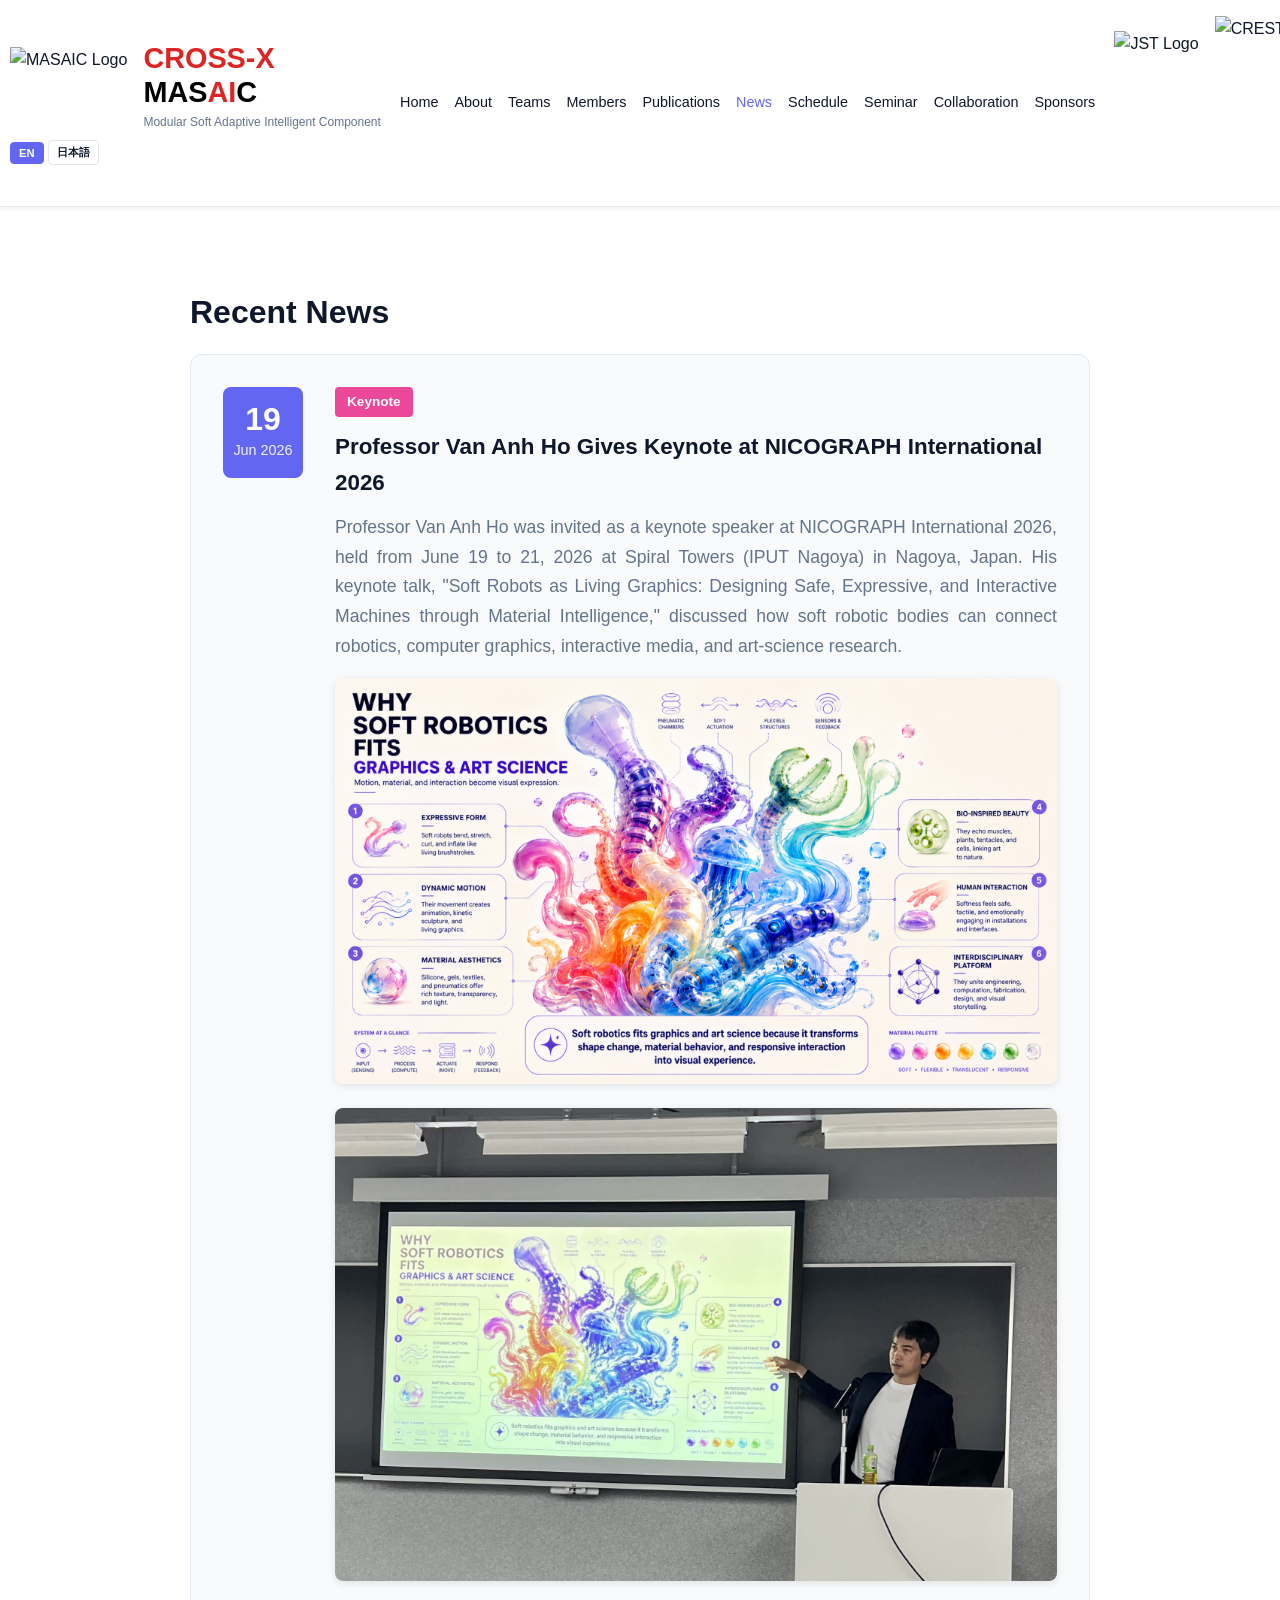
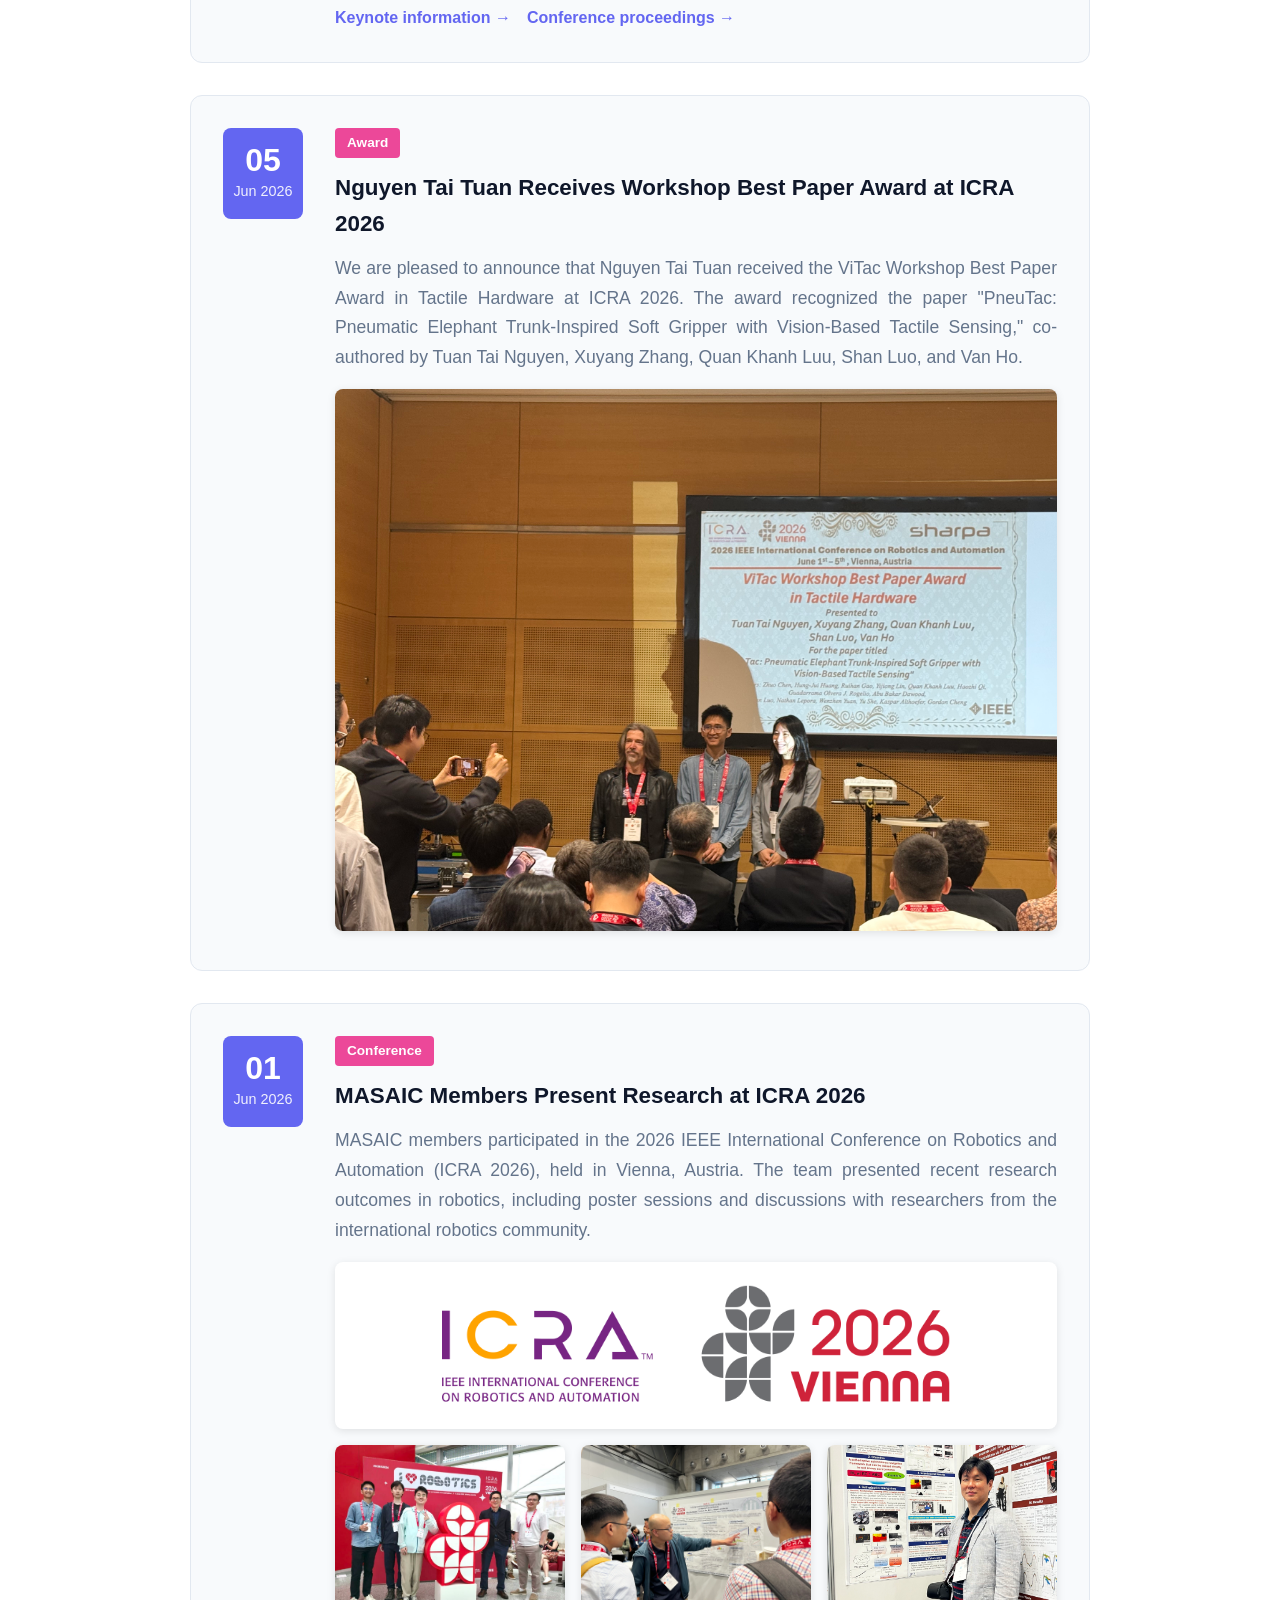
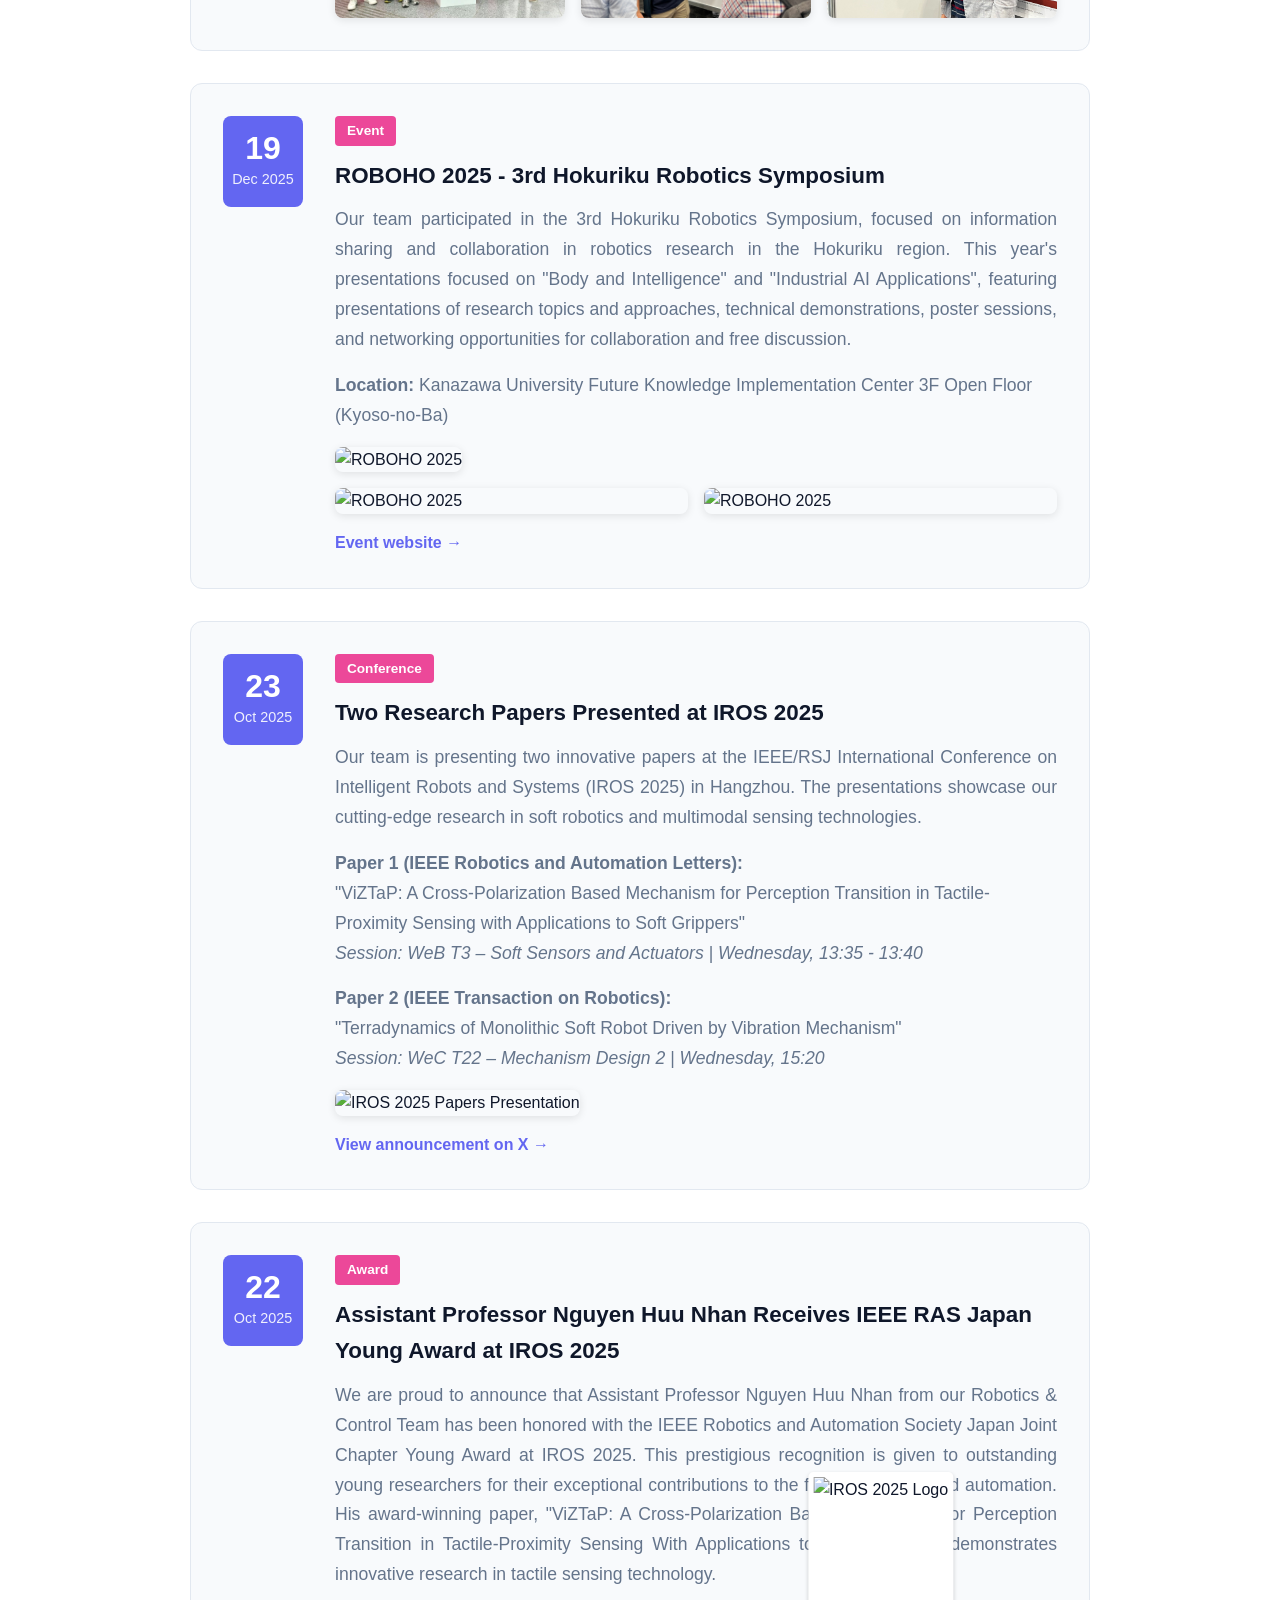
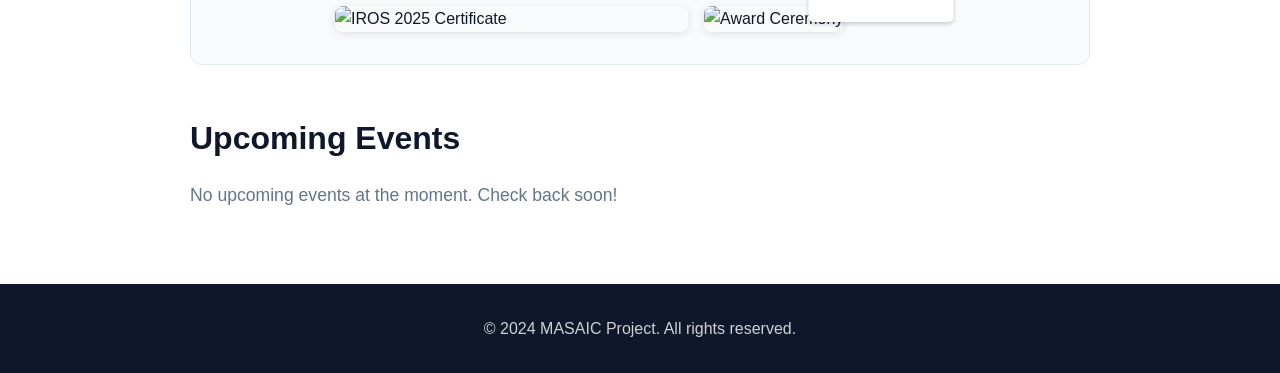
==== news.html @ 5074eca0 "Add ICRA and NICOGRAPH 2026 news" ====
<!DOCTYPE html>
<html lang="en">
<head>
    <meta charset="UTF-8">
    <meta name="viewport" content="width=device-width, initial-scale=1.0">
    <title>News - MASAIC</title>
    <link rel="stylesheet" href="styles.css">
    <script>
        // Initialize language early to prevent content flash
        (function() {
            var lang = localStorage.getItem('language') || 'en';
            document.documentElement.setAttribute('lang', lang);

            // Set initial visibility based on language
            document.addEventListener('DOMContentLoaded', function() {
                document.querySelectorAll('[data-lang-content]').forEach(function(el) {
                    var elementLang = el.getAttribute('data-lang-content');
                    if (elementLang === lang) {
                        el.style.display = '';
                    } else {
                        el.style.display = 'none';
                    }
                });

                // Set active button immediately on load
                document.querySelectorAll('.lang-btn').forEach(function(btn) {
                    var btnLang = btn.getAttribute('data-lang');
                    if (btnLang === lang) {
                        btn.classList.add('active');
                    } else {
                        btn.classList.remove('active');
                    }
                });
            });
        })();
    </script>
</head>
<body>
    <!-- Navigation -->
    <nav class="navbar">
        <div class="container">
            <div class="nav-brand">
                <a href="index.html" class="brand-logo-text" style="text-decoration: none; color: inherit; cursor: pointer;">
                    <img src="images/logo/logo.png" alt="MASAIC Logo" class="brand-logo">
                    <div class="brand-text">
                        <h1 class="brand-name">
                            <span class="cross-x">CROSS-X</span>
                            <span class="masaic-name">
                                <span class="mas">MAS</span><span class="ai-red">AI</span><span class="c-black">C</span>
                            </span>
                        </h1>
                        <p class="subtitle">Modular Soft Adaptive Intelligent Component</p>
                    </div>
                </a>
                <div class="language-switcher">
                    <button class="lang-btn" data-lang="en">EN</button>
                    <button class="lang-btn" data-lang="ja">日本語</button>
                </div>
            </div>
            <ul class="nav-menu">
                <li><a href="index.html" data-i18n="nav.home">Home</a></li>
                <li><a href="index.html#about" data-i18n="nav.about">About</a></li>
                <li><a href="index.html#teams" data-i18n="nav.teams">Teams</a></li>
                <li><a href="members.html" data-i18n="nav.members">Members</a></li>
                <li><a href="publications.html" data-i18n="nav.publications">Publications</a></li>
                <li><a href="news.html" class="active" data-i18n="nav.news">News</a></li>
                <li><a href="schedule.html" data-i18n="nav.schedule">Schedule</a></li>
                <li><a href="seminar.html" data-i18n="nav.seminar">Seminar</a></li>
                <li><a href="collaboration.html" data-i18n="nav.collaboration">Collaboration</a></li>
                <li><a href="sponsors.html" data-i18n="nav.sponsors">Sponsors</a></li>
            </ul>
            <div class="nav-right">
                <div class="sponsor-logos">
                    <img src="images/logo/JST_logo.png" alt="JST Logo" class="sponsor-logo">
                    <img src="images/logo/CREST_logo.png" alt="CREST Logo" class="sponsor-logo crest-logo">
                </div>
                <button class="mobile-menu-toggle" aria-label="Toggle menu">
                    <span></span>
                    <span></span>
                    <span></span>
                </button>
            </div>
        </div>
    </nav>

    <!-- News Content -->
    <section class="team-detail">
        <div class="container">
            <div class="team-content">

                <div data-lang-content="en">
                    <h2>Recent News</h2>
                    <div class="news-grid">
                        <div class="news-item">
                            <div class="news-date">
                                <span class="date-day">19</span>
                                <span class="date-month">Jun 2026</span>
                            </div>
                            <div class="news-content">
                                <span class="news-category">Keynote</span>
                                <h3>Professor Van Anh Ho Gives Keynote at NICOGRAPH International 2026</h3>
                                <p style="text-align: justify;">
                                    Professor Van Anh Ho was invited as a keynote speaker at NICOGRAPH International 2026, held from June 19 to 21, 2026 at Spiral Towers (IPUT Nagoya) in Nagoya, Japan.
                                    His keynote talk, "Soft Robots as Living Graphics: Designing Safe, Expressive, and Interactive Machines through Material Intelligence,"
                                    discussed how soft robotic bodies can connect robotics, computer graphics, interactive media, and art-science research.
                                </p>
                                <div style="margin-top: 1rem;">
                                    <img src="news/NICOGRAPH2026/image (7).png" alt="Soft robotics fits graphics and art science keynote illustration" style="width: 100%; height: auto; border-radius: 8px; box-shadow: 0 2px 8px rgba(0,0,0,0.1); margin-bottom: 1rem;">
                                    <img src="news/NICOGRAPH2026/IMG_2720.jpg" alt="Professor Van Anh Ho giving a keynote talk at NICOGRAPH International 2026" style="width: 100%; height: auto; border-radius: 8px; box-shadow: 0 2px 8px rgba(0,0,0,0.1);">
                                </div>
                                <div style="margin-top: 1rem; display: flex; flex-wrap: wrap; gap: 1rem;">
                                    <a href="https://www.art-science.org/nicograph/nicoint2026/#nicoint2026-keynote" class="read-more" target="_blank">Keynote information →</a>
                                    <a href="https://www.art-science.org/nicograph/nicoint2026/download_proc.html" class="read-more" target="_blank">Conference proceedings →</a>
                                </div>
                            </div>
                        </div>
                        <div class="news-item">
                            <div class="news-date">
                                <span class="date-day">05</span>
                                <span class="date-month">Jun 2026</span>
                            </div>
                            <div class="news-content">
                                <span class="news-category">Award</span>
                                <h3>Nguyen Tai Tuan Receives Workshop Best Paper Award at ICRA 2026</h3>
                                <p style="text-align: justify;">
                                    We are pleased to announce that Nguyen Tai Tuan received the ViTac Workshop Best Paper Award in Tactile Hardware at ICRA 2026.
                                    The award recognized the paper "PneuTac: Pneumatic Elephant Trunk-Inspired Soft Gripper with Vision-Based Tactile Sensing,"
                                    co-authored by Tuan Tai Nguyen, Xuyang Zhang, Quan Khanh Luu, Shan Luo, and Van Ho.
                                </p>
                                <div style="margin-top: 1rem;">
                                    <img src="news/ICRA2026/workshop_best_paper_award/IMG_1322.jpg" alt="Nguyen Tai Tuan receives the ViTac Workshop Best Paper Award at ICRA 2026" style="width: 100%; height: auto; border-radius: 8px; box-shadow: 0 2px 8px rgba(0,0,0,0.1);">
                                </div>
                            </div>
                        </div>
                        <div class="news-item">
                            <div class="news-date">
                                <span class="date-day">01</span>
                                <span class="date-month">Jun 2026</span>
                            </div>
                            <div class="news-content">
                                <span class="news-category">Conference</span>
                                <h3>MASAIC Members Present Research at ICRA 2026</h3>
                                <p style="text-align: justify;">
                                    MASAIC members participated in the 2026 IEEE International Conference on Robotics and Automation (ICRA 2026), held in Vienna, Austria.
                                    The team presented recent research outcomes in robotics, including poster sessions and discussions with researchers from the international robotics community.
                                </p>
                                <div style="margin-top: 1rem;">
                                    <div style="display: flex; justify-content: center; align-items: center; background: #fff; border-radius: 8px; box-shadow: 0 2px 8px rgba(0,0,0,0.1); padding: 1.25rem; margin-bottom: 1rem;">
                                        <img src="news/ICRA2026/Attendences/ICRA-VIE26-logo.webp" alt="ICRA 2026 Vienna logo" style="width: min(100%, 520px); height: auto;">
                                    </div>
                                    <div style="display: grid; grid-template-columns: repeat(auto-fit, minmax(220px, 1fr)); gap: 1rem;">
                                        <img src="news/ICRA2026/Attendences/444b3d94-75e7-446e-9963-514c092b8aa9.jpg" alt="MASAIC members at ICRA 2026" style="width: 100%; aspect-ratio: 4 / 3; object-fit: cover; border-radius: 8px; box-shadow: 0 2px 8px rgba(0,0,0,0.1);">
                                        <img src="news/ICRA2026/Attendences/IMG_1311.jpg" alt="Poster presentation at ICRA 2026" style="width: 100%; aspect-ratio: 4 / 3; object-fit: cover; border-radius: 8px; box-shadow: 0 2px 8px rgba(0,0,0,0.1);">
                                        <img src="news/ICRA2026/Attendences/IMG_1324.jpg" alt="Research presentation at ICRA 2026" style="width: 100%; aspect-ratio: 4 / 3; object-fit: cover; border-radius: 8px; box-shadow: 0 2px 8px rgba(0,0,0,0.1);">
                                    </div>
                                </div>
                            </div>
                        </div>
                        <div class="news-item">
                            <div class="news-date">
                                <span class="date-day">19</span>
                                <span class="date-month">Dec 2025</span>
                            </div>
                            <div class="news-content">
                                <span class="news-category">Event</span>
                                <h3>ROBOHO 2025 - 3rd Hokuriku Robotics Symposium</h3>
                                <p style="text-align: justify;">
                                    Our team participated in the 3rd Hokuriku Robotics Symposium, focused on information sharing and collaboration
                                    in robotics research in the Hokuriku region. This year's presentations focused on
                                    "Body and Intelligence" and "Industrial AI Applications", featuring presentations of
                                    research topics and approaches, technical demonstrations, poster sessions, and networking
                                    opportunities for collaboration and free discussion.
                                </p>
                                <p style="margin-top: 1rem;"><strong>Location:</strong> Kanazawa University Future Knowledge Implementation Center 3F Open Floor (Kyoso-no-Ba)</p>
                                <div style="margin-top: 1rem;">
                                    <img src="news/ROBOHO_2025/PXL_20251219_072335274.jpg" alt="ROBOHO 2025" style="width: 100%; height: auto; border-radius: 8px; box-shadow: 0 2px 8px rgba(0,0,0,0.1); margin-bottom: 1rem;">
                                    <div style="display: grid; grid-template-columns: 1fr 1fr; gap: 1rem;">
                                        <img src="news/ROBOHO_2025/2025-12-19_16-18-02_755.jpg" alt="ROBOHO 2025" style="width: 100%; height: auto; border-radius: 8px; box-shadow: 0 2px 8px rgba(0,0,0,0.1);">
                                        <img src="news/ROBOHO_2025/2025-12-19_16-20-01_270.jpg" alt="ROBOHO 2025" style="width: 100%; height: auto; border-radius: 8px; box-shadow: 0 2px 8px rgba(0,0,0,0.1);">
                                    </div>
                                </div>
                                <a href="https://sites.google.com/view/roboho2025/home" class="read-more" target="_blank" style="margin-top: 1rem; display: inline-block;">Event website →</a>
                            </div>
                        </div>
                        <div class="news-item">
                            <div class="news-date">
                                <span class="date-day">23</span>
                                <span class="date-month">Oct 2025</span>
                            </div>
                            <div class="news-content">
                                <span class="news-category">Conference</span>
                                <h3>Two Research Papers Presented at IROS 2025</h3>
                                <p style="text-align: justify;">
                                    Our team is presenting two innovative papers at the IEEE/RSJ International Conference on Intelligent Robots and Systems (IROS 2025) in Hangzhou. The presentations showcase our cutting-edge research in soft robotics and multimodal sensing technologies.
                                </p>
                                <p style="margin-top: 1rem;"><strong>Paper 1 (IEEE Robotics and Automation Letters):</strong><br>
                                "ViZTaP: A Cross-Polarization Based Mechanism for Perception Transition in Tactile-Proximity Sensing with Applications to Soft Grippers"<br>
                                <em>Session: WeB T3 – Soft Sensors and Actuators | Wednesday, 13:35 - 13:40</em>
                                </p>
                                <p style="margin-top: 0.5rem;"><strong>Paper 2 (IEEE Transaction on Robotics):</strong><br>
                                "Terradynamics of Monolithic Soft Robot Driven by Vibration Mechanism"<br>
                                <em>Session: WeC T22 – Mechanism Design 2 | Wednesday, 15:20</em>
                                </p>
                                <div style="margin-top: 1rem;">
                                    <img src="news/IROS-2025/iros2025-papers.jpg" alt="IROS 2025 Papers Presentation" style="width: 100%; height: auto; border-radius: 8px; box-shadow: 0 2px 8px rgba(0,0,0,0.1);">
                                </div>
                                <a href="https://x.com/lab_ho/status/1980090941240410119" class="read-more" target="_blank" style="margin-top: 1rem; display: inline-block;">View announcement on X →</a>
                            </div>
                        </div>
                        <div class="news-item">
                            <div class="news-date">
                                <span class="date-day">22</span>
                                <span class="date-month">Oct 2025</span>
                            </div>
                            <div class="news-content">
                                <span class="news-category">Award</span>
                                <h3>Assistant Professor Nguyen Huu Nhan Receives IEEE RAS Japan Young Award at IROS 2025</h3>
                                <p style="text-align: justify;">
                                    We are proud to announce that Assistant Professor Nguyen Huu Nhan from our Robotics & Control Team
                                    has been honored with the IEEE Robotics and Automation Society Japan Joint Chapter Young Award at
                                    IROS 2025. This prestigious recognition is given to outstanding young researchers for their exceptional
                                    contributions to the field of robotics and automation. His award-winning paper, "ViZTaP: A Cross-Polarization
                                    Based Mechanism for Perception Transition in Tactile-Proximity Sensing With Applications to Soft Grippers,"
                                    demonstrates innovative research in tactile sensing technology.
                                </p>
                                <div style="display: grid; grid-template-columns: repeat(auto-fit, minmax(300px, 1fr)); gap: 1rem; margin-top: 1rem;">
                                    <img src="news/IROS-2025/certificate.jpg" alt="IROS 2025 Certificate" style="width: 100%; height: auto; border-radius: 8px; box-shadow: 0 2px 8px rgba(0,0,0,0.1);">
                                    <div style="position: relative;">
                                        <img src="news/IROS-2025/567705912_24936555396010547_6746157421409857004_n.jpg" alt="Award Ceremony" style="width: 100%; height: auto; border-radius: 8px; box-shadow: 0 2px 8px rgba(0,0,0,0.1);">
                                        <img src="news/IROS-2025/logomini.png" alt="IROS 2025 Logo" style="position: absolute; bottom: 10px; left: 50%; transform: translateX(-50%); height: 150px; width: auto; background: white; padding: 5px; border-radius: 5px; box-shadow: 0 2px 4px rgba(0,0,0,0.2);">
                                    </div>
                                </div>
                            </div>
                        </div>
                    </div>

                    <h2 style="margin-top: 3rem;">Upcoming Events</h2>
                    <div class="news-grid">
                        <p>No upcoming events at the moment. Check back soon!</p>
                    </div>
                </div>

                <div data-lang-content="ja" style="display: none;">
                    <h2>最新ニュース</h2>
                    <div class="news-grid">
                        <div class="news-item">
                            <div class="news-date">
                                <span class="date-day">19</span>
                                <span class="date-month">6月 2026</span>
                            </div>
                            <div class="news-content">
                                <span class="news-category">基調講演</span>
                                <h3>Van Anh Ho教授がNICOGRAPH International 2026で基調講演</h3>
                                <p style="text-align: justify;">
                                    Van Anh Ho教授は、2026年6月19日から21日に名古屋のスパイラルタワーズ（IPUT名古屋）で開催されたNICOGRAPH International 2026において、基調講演者として招待されました。
                                    講演題目は「Soft Robots as Living Graphics: Designing Safe, Expressive, and Interactive Machines through Material Intelligence」で、
                                    ソフトロボットがロボティクス、コンピュータグラフィックス、インタラクティブメディア、アートサイエンス研究をどのようにつなぐかについて紹介しました。
                                </p>
                                <div style="margin-top: 1rem;">
                                    <img src="news/NICOGRAPH2026/image (7).png" alt="Soft robotics fits graphics and art science keynote illustration" style="width: 100%; height: auto; border-radius: 8px; box-shadow: 0 2px 8px rgba(0,0,0,0.1); margin-bottom: 1rem;">
                                    <img src="news/NICOGRAPH2026/IMG_2720.jpg" alt="Professor Van Anh Ho giving a keynote talk at NICOGRAPH International 2026" style="width: 100%; height: auto; border-radius: 8px; box-shadow: 0 2px 8px rgba(0,0,0,0.1);">
                                </div>
                                <div style="margin-top: 1rem; display: flex; flex-wrap: wrap; gap: 1rem;">
                                    <a href="https://www.art-science.org/nicograph/nicoint2026/#nicoint2026-keynote" class="read-more" target="_blank">基調講演情報 →</a>
                                    <a href="https://www.art-science.org/nicograph/nicoint2026/download_proc.html" class="read-more" target="_blank">会議プロシーディング →</a>
                                </div>
                            </div>
                        </div>
                        <div class="news-item">
                            <div class="news-date">
                                <span class="date-day">05</span>
                                <span class="date-month">6月 2026</span>
                            </div>
                            <div class="news-content">
                                <span class="news-category">受賞</span>
                                <h3>Nguyen Tai TuanがICRA 2026ワークショップ最優秀論文賞を受賞</h3>
                                <p style="text-align: justify;">
                                    Nguyen Tai Tuanが、ICRA 2026においてViTac Workshop Best Paper Award in Tactile Hardwareを受賞しました。
                                    受賞対象となった論文は「PneuTac: Pneumatic Elephant Trunk-Inspired Soft Gripper with Vision-Based Tactile Sensing」で、
                                    Tuan Tai Nguyen、Xuyang Zhang、Quan Khanh Luu、Shan Luo、Van Hoによる共同研究です。
                                </p>
                                <div style="margin-top: 1rem;">
                                    <img src="news/ICRA2026/workshop_best_paper_award/IMG_1322.jpg" alt="Nguyen Tai Tuan receives the ViTac Workshop Best Paper Award at ICRA 2026" style="width: 100%; height: auto; border-radius: 8px; box-shadow: 0 2px 8px rgba(0,0,0,0.1);">
                                </div>
                            </div>
                        </div>
                        <div class="news-item">
                            <div class="news-date">
                                <span class="date-day">01</span>
                                <span class="date-month">6月 2026</span>
                            </div>
                            <div class="news-content">
                                <span class="news-category">学会発表</span>
                                <h3>MASAICメンバーがICRA 2026で研究発表</h3>
                                <p style="text-align: justify;">
                                    MASAICのメンバーは、オーストリア・ウィーンで開催された2026 IEEE International Conference on Robotics and Automation（ICRA 2026）に参加しました。
                                    本チームは、ロボティクス分野における最新の研究成果を発表し、国際的な研究コミュニティとの活発な議論を行いました。
                                </p>
                                <div style="margin-top: 1rem;">
                                    <div style="display: flex; justify-content: center; align-items: center; background: #fff; border-radius: 8px; box-shadow: 0 2px 8px rgba(0,0,0,0.1); padding: 1.25rem; margin-bottom: 1rem;">
                                        <img src="news/ICRA2026/Attendences/ICRA-VIE26-logo.webp" alt="ICRA 2026 Vienna logo" style="width: min(100%, 520px); height: auto;">
                                    </div>
                                    <div style="display: grid; grid-template-columns: repeat(auto-fit, minmax(220px, 1fr)); gap: 1rem;">
                                        <img src="news/ICRA2026/Attendences/444b3d94-75e7-446e-9963-514c092b8aa9.jpg" alt="MASAIC members at ICRA 2026" style="width: 100%; aspect-ratio: 4 / 3; object-fit: cover; border-radius: 8px; box-shadow: 0 2px 8px rgba(0,0,0,0.1);">
                                        <img src="news/ICRA2026/Attendences/IMG_1311.jpg" alt="Poster presentation at ICRA 2026" style="width: 100%; aspect-ratio: 4 / 3; object-fit: cover; border-radius: 8px; box-shadow: 0 2px 8px rgba(0,0,0,0.1);">
                                        <img src="news/ICRA2026/Attendences/IMG_1324.jpg" alt="Research presentation at ICRA 2026" style="width: 100%; aspect-ratio: 4 / 3; object-fit: cover; border-radius: 8px; box-shadow: 0 2px 8px rgba(0,0,0,0.1);">
                                    </div>
                                </div>
                            </div>
                        </div>
                        <div class="news-item">
                            <div class="news-date">
                                <span class="date-day">19</span>
                                <span class="date-month">12月 2025</span>
                            </div>
                            <div class="news-content">
                                <span class="news-category">イベント</span>
                                <h3>ROBOHO 2025 - 第3回北陸ロボシンポジウム</h3>
                                <p style="text-align: justify;">
                                    本チームは、北陸地域のロボティクス研究の情報共有とコラボレーションに焦点を当てた第3回北陸ロボシンポジウムに参加しました。
                                    今回は「身体と知能のかかわり」、「産業へのAI応用事例」を中心とした発表が行われ、
                                    各研究拠点で取り組む研究課題とアプローチ群の紹介、技術デモンストレーション、ポスターセッション、懇親会などが実施されました。
                                </p>
                                <p style="margin-top: 1rem;"><strong>開催場所:</strong> 金沢大学 未来知実証センター3F オープンフロア（共創の場）</p>
                                <div style="margin-top: 1rem;">
                                    <img src="news/ROBOHO_2025/PXL_20251219_072335274.jpg" alt="ROBOHO 2025" style="width: 100%; height: auto; border-radius: 8px; box-shadow: 0 2px 8px rgba(0,0,0,0.1); margin-bottom: 1rem;">
                                    <div style="display: grid; grid-template-columns: 1fr 1fr; gap: 1rem;">
                                        <img src="news/ROBOHO_2025/2025-12-19_16-18-02_755.jpg" alt="ROBOHO 2025" style="width: 100%; height: auto; border-radius: 8px; box-shadow: 0 2px 8px rgba(0,0,0,0.1);">
                                        <img src="news/ROBOHO_2025/2025-12-19_16-20-01_270.jpg" alt="ROBOHO 2025" style="width: 100%; height: auto; border-radius: 8px; box-shadow: 0 2px 8px rgba(0,0,0,0.1);">
                                    </div>
                                </div>
                                <a href="https://sites.google.com/view/roboho2025/home" class="read-more" target="_blank" style="margin-top: 1rem; display: inline-block;">イベントウェブサイト →</a>
                            </div>
                        </div>
                        <div class="news-item">
                            <div class="news-date">
                                <span class="date-day">23</span>
                                <span class="date-month">10月 2025</span>
                            </div>
                            <div class="news-content">
                                <span class="news-category">学会発表</span>
                                <h3>IROS 2025で2件の研究論文を発表</h3>
                                <p style="text-align: justify;">
                                    本チームは、杭州で開催されるIEEE/RSJ International Conference on Intelligent Robots and Systems (IROS 2025)において、2件の革新的な論文を発表します。これらの発表は、ソフトロボティクスとマルチモーダルセンシング技術における最先端の研究成果を紹介するものです。
                                </p>
                                <p style="margin-top: 1rem;"><strong>論文1 (IEEE Robotics and Automation Letters):</strong><br>
                                「ViZTaP: A Cross-Polarization Based Mechanism for Perception Transition in Tactile-Proximity Sensing with Applications to Soft Grippers」<br>
                                <em>セッション: WeB T3 – Soft Sensors and Actuators | 水曜日 13:35 - 13:40</em>
                                </p>
                                <p style="margin-top: 0.5rem;"><strong>論文2 (IEEE Transaction on Robotics):</strong><br>
                                「Terradynamics of Monolithic Soft Robot Driven by Vibration Mechanism」<br>
                                <em>セッション: WeC T22 – Mechanism Design 2 | 水曜日 15:20</em>
                                </p>
                                <div style="margin-top: 1rem;">
                                    <img src="news/IROS-2025/iros2025-papers.jpg" alt="IROS 2025 Papers Presentation" style="width: 100%; height: auto; border-radius: 8px; box-shadow: 0 2px 8px rgba(0,0,0,0.1);">
                                </div>
                                <a href="https://x.com/lab_ho/status/1980090941240410119" class="read-more" target="_blank" style="margin-top: 1rem; display: inline-block;">Xでの発表を見る →</a>
                            </div>
                        </div>
                        <div class="news-item">
                            <div class="news-date">
                                <span class="date-day">22</span>
                                <span class="date-month">10月 2025</span>
                            </div>
                            <div class="news-content">
                                <span class="news-category">受賞</span>
                                <h3>Nguyen Huu Nhan助教がIROS 2025でIEEE RAS Japan若手研究者賞を受賞</h3>
                                <p style="text-align: justify;">
                                    ロボティクス・制御チームのNguyen Huu Nhan助教が、IROS 2025においてIEEE Robotics and Automation Society
                                    Japan Joint Chapter Young Awardを受賞しました。この栄誉ある賞は、ロボティクスおよび自動化分野における
                                    優れた若手研究者に贈られるものです。受賞論文「ViZTaP: A Cross-Polarization Based Mechanism for
                                    Perception Transition in Tactile-Proximity Sensing With Applications to Soft Grippers」は、
                                    触覚センシング技術における革新的な研究成果を示しています。
                                </p>
                                <div style="display: grid; grid-template-columns: repeat(auto-fit, minmax(300px, 1fr)); gap: 1rem; margin-top: 1rem;">
                                    <img src="news/IROS-2025/certificate.jpg" alt="IROS 2025 Certificate" style="width: 100%; height: auto; border-radius: 8px; box-shadow: 0 2px 8px rgba(0,0,0,0.1);">
                                    <div style="position: relative;">
                                        <img src="news/IROS-2025/567705912_24936555396010547_6746157421409857004_n.jpg" alt="Award Ceremony" style="width: 100%; height: auto; border-radius: 8px; box-shadow: 0 2px 8px rgba(0,0,0,0.1);">
                                        <img src="news/IROS-2025/logomini.png" alt="IROS 2025 Logo" style="position: absolute; bottom: 10px; left: 50%; transform: translateX(-50%); height: 150px; width: auto; background: white; padding: 5px; border-radius: 5px; box-shadow: 0 2px 4px rgba(0,0,0,0.2);">
                                    </div>
                                </div>
                            </div>
                        </div>
                    </div>

                    <h2 style="margin-top: 3rem;">今後のイベント</h2>
                    <div class="news-grid">
                        <p>現在、予定されているイベントはありません。後ほどご確認ください！</p>
                    </div>
                </div>

            </div>
        </div>
    </section>

    <!-- Footer -->
    <footer class="footer">
        <div class="container">
            <p>&copy; 2024 MASAIC Project. All rights reserved.</p>
        </div>
    </footer>

    <script src="i18n.js"></script>
    <script src="script.js"></script>
</body>
</html>
---- styles.css ----
/* ========================================
   MASAIC Project - Main Stylesheet
   TODO: Có thể thay đổi màu sắc chính ở phần CSS Variables
   ======================================== */

/* CSS Variables - Thay đổi màu sắc chủ đạo ở đây */
:root {
    --primary-color: #6366f1;      /* Indigo - AI/Tech */
    --secondary-color: #8b5cf6;    /* Purple - Innovation */
    --accent-color: #ec4899;       /* Pink - Dynamic */
    --tertiary-color: #06b6d4;     /* Cyan - Future */
    --text-dark: #0f172a;          /* Màu chữ đen */
    --text-light: #64748b;         /* Màu chữ xám */
    --bg-light: #f8fafc;           /* Nền sáng */
    --white: #ffffff;
    --border-color: #e2e8f0;

    /* Gradients */
    --gradient-primary: linear-gradient(135deg, #6366f1 0%, #8b5cf6 50%, #ec4899 100%);
    --gradient-secondary: linear-gradient(135deg, #06b6d4 0%, #6366f1 100%);
    --gradient-accent: linear-gradient(135deg, #ec4899 0%, #f59e0b 100%);
    --gradient-subtle: linear-gradient(135deg, #f8fafc 0%, #e0e7ff 100%);
}

* {
    margin: 0;
    padding: 0;
    box-sizing: border-box;
}

body {
    font-family: -apple-system, BlinkMacSystemFont, 'Segoe UI', Roboto, 'Helvetica Neue', Arial, sans-serif;
    line-height: 1.6;
    color: var(--text-dark);
    background-color: var(--white);
}

.container {
    max-width: 1200px;
    margin: 0 auto;
    padding: 0 20px;
}

/* ========================================
   Navigation Bar
   ======================================== */
.navbar {
    background-color: var(--white);
    border-bottom: 1px solid var(--border-color);
    position: sticky;
    top: 0;
    z-index: 100;
    box-shadow: 0 2px 4px rgba(0,0,0,0.05);
}

.navbar .container {
    display: flex;
    justify-content: space-between;
    align-items: center;
    padding: 1rem 20px;
    flex-wrap: nowrap;
    gap: 0.5rem;
}

.nav-brand {
    flex-shrink: 0;
    display: flex;
    flex-direction: column;
    align-items: flex-start;
    gap: 0.5rem;
    margin-left: -80px;
}

.brand-with-sponsors {
    display: flex;
    align-items: center;
    justify-content: space-between;
    gap: 2rem;
    width: 100%;
}

.brand-logo-text {
    display: flex;
    align-items: center;
    gap: 1rem;
}

.brand-logo {
    height: 80px;
    width: auto;
    object-fit: contain;
}

.brand-text {
    display: flex;
    flex-direction: column;
}

.nav-brand h1 {
    font-size: 1.6rem;
    margin-bottom: 0.2rem;
}

.brand-name {
    display: flex;
    flex-direction: column;
    line-height: 1.2;
}

.cross-x {
    color: #dc2626;
    font-weight: 700;
    font-size: 1.8rem;
}

.masaic-name {
    font-size: 1.8rem;
}

.mas {
    color: #000000;
    font-weight: 700;
}

.ai-red {
    color: #dc2626;
    font-weight: 700;
}

.c-black {
    color: #000000;
    font-weight: 700;
}

.nav-brand .subtitle {
    font-size: 0.75rem;
    color: var(--text-light);
    margin: 0;
}

.nav-menu {
    display: flex;
    list-style: none;
    gap: 1rem;
    flex-wrap: nowrap;
    align-items: center;
}

.nav-menu li {
    flex-shrink: 0;
}

.nav-menu li a {
    white-space: nowrap;
    font-size: 0.9rem;
    display: block;
}

.nav-menu a {
    text-decoration: none;
    color: var(--text-dark);
    font-weight: 500;
    transition: color 0.3s;
}

.nav-menu a:hover,
.nav-menu a.active {
    color: var(--primary-color);
}

/* Nav Right Section */
.nav-right {
    display: flex;
    align-items: center;
    gap: 1rem;
    flex-shrink: 0;
    flex-wrap: wrap;
}

/* Sponsor Logos */
.sponsor-logos {
    display: flex;
    align-items: center;
    gap: 1rem;
    flex-shrink: 0;
}

.sponsor-logo {
    height: 55px;
    width: auto;
    object-fit: contain;
}

.crest-logo {
    height: 150px;
}

/* Mobile Menu Toggle (hidden by default) */
.mobile-menu-toggle {
    display: none;
    background: none;
    border: none;
    cursor: pointer;
    padding: 0.5rem;
    flex-direction: column;
    gap: 4px;
}

.mobile-menu-toggle span {
    display: block;
    width: 25px;
    height: 3px;
    background-color: var(--text-dark);
    transition: 0.3s;
}

/* Language Switcher */
.language-switcher {
    display: flex;
    gap: 0.3rem;
    align-items: center;
    flex-shrink: 0;
}

.lang-btn {
    padding: 0.25rem 0.5rem;
    border: 1px solid var(--border-color);
    background-color: var(--white);
    color: var(--text-dark);
    border-radius: 4px;
    cursor: pointer;
    font-weight: 600;
    font-size: 0.7rem;
    transition: all 0.3s;
    white-space: nowrap;
}

.lang-btn:hover {
    border-color: var(--primary-color);
    color: var(--primary-color);
}

.lang-btn.active {
    background-color: var(--primary-color);
    color: var(--white);
    border-color: var(--primary-color);
}

/* ========================================
   Hero Section
   ======================================== */
.hero {
    background: linear-gradient(135deg, #f8f9fa 0%, #ffffff 100%);
    color: var(--text-dark);
    padding: 5rem 0;
    text-align: center;
    position: relative;
    overflow: hidden;
}

/* Tech Background Elements */
.hero::before {
    content: '';
    position: absolute;
    top: 0;
    left: 0;
    right: 0;
    bottom: 0;
    background-image:
        radial-gradient(circle at 20% 30%, rgba(99, 102, 241, 0.05) 0%, transparent 50%),
        radial-gradient(circle at 80% 70%, rgba(139, 92, 246, 0.05) 0%, transparent 50%);
    z-index: 0;
}

/* Decorative lines and circles */
.hero::after {
    content: '';
    position: absolute;
    top: 0;
    left: 0;
    right: 0;
    bottom: 0;
    background-image:
        repeating-linear-gradient(90deg, transparent, transparent 50px, rgba(99, 102, 241, 0.03) 50px, rgba(99, 102, 241, 0.03) 51px),
        repeating-linear-gradient(0deg, transparent, transparent 50px, rgba(99, 102, 241, 0.03) 50px, rgba(99, 102, 241, 0.03) 51px);
    z-index: 0;
}

/* Gears - Different sizes with fixed centers */
.gear {
    position: absolute;
    background-repeat: no-repeat;
    background-position: center;
    background-size: contain;
    opacity: 0.5;
    z-index: 1;
}

/* Gear 1 - Extra Large - Top Left */
.gear-1 {
    top: 5%;
    left: 3%;
    width: 200px;
    height: 200px;
    background-image: url('images/gears/gear-01.png');
    animation: gearRotate 25s linear infinite;
}

/* Gear 2 - Large - Top Right */
.gear-2 {
    top: 8%;
    right: 5%;
    width: 150px;
    height: 150px;
    background-image: url('images/gears/gear-02.png');
    animation: gearRotateReverse 20s linear infinite;
}

/* Gear 3 - Medium - Bottom Left */
.gear-3 {
    bottom: 15%;
    left: 8%;
    width: 120px;
    height: 120px;
    background-image: url('images/gears/gear-03.png');
    animation: gearRotate 18s linear infinite;
}

/* Gear 4 - Small - Bottom Right */
.gear-4 {
    bottom: 10%;
    right: 10%;
    width: 90px;
    height: 90px;
    background-image: url('images/gears/gear-04.png');
    animation: gearRotateReverse 15s linear infinite;
}

/* Gear 5 - Medium - Center Right */
.gear-5 {
    top: 45%;
    right: 2%;
    width: 110px;
    height: 110px;
    background-image: url('images/gears/gear-05.png');
    animation: gearRotate 22s linear infinite;
}

/* Gear 6 - Medium - Top Center */
.gear-6 {
    top: 3%;
    left: 40%;
    width: 100px;
    height: 100px;
    background-image: url('images/gears/gear-06.png');
    animation: gearRotateReverse 17s linear infinite;
}

/* Gear 7 - Large - Bottom Center */
.gear-7 {
    bottom: 8%;
    left: 35%;
    width: 130px;
    height: 130px;
    background-image: url('images/gears/gear-07.png');
    animation: gearRotate 28s linear infinite;
}

/* Gear 8 - Medium - Center Left */
.gear-8 {
    top: 50%;
    left: 15%;
    width: 95px;
    height: 95px;
    background-image: url('images/gears/gear-08.png');
    animation: gearRotateReverse 19s linear infinite;
}

/* Gear 9 - Small - Top Right Corner */
.gear-9 {
    top: 20%;
    right: 15%;
    width: 70px;
    height: 70px;
    background-image: url('images/gears/gear-09.png');
    animation: gearRotate 13s linear infinite;
}

/* Gear 10 - Medium Large - Bottom Right Area */
.gear-10 {
    bottom: 5%;
    right: 25%;
    width: 140px;
    height: 140px;
    background-image: url('images/gears/gear-10.png');
    animation: gearRotateReverse 30s linear infinite;
}

/* Gear 11 - Small - Near Gear 1 (linked) */
.gear-11 {
    top: 12%;
    left: 10%;
    width: 80px;
    height: 80px;
    background-image: url('images/gears/gear-11.png');
    animation: gearRotateReverse 16s linear infinite;
}

/* Gear 12 - Medium - Near Gear 2 (linked) */
.gear-12 {
    top: 15%;
    right: 9%;
    width: 100px;
    height: 100px;
    background-image: url('images/gears/gear-12.png');
    animation: gearRotate 19s linear infinite;
}

/* Gear 13 - Small - Near Gear 3 (linked) */
.gear-13 {
    bottom: 20%;
    left: 12%;
    width: 70px;
    height: 70px;
    background-image: url('images/gears/gear-01.png');
    animation: gearRotateReverse 14s linear infinite;
}

/* Gear 14 - Small - Near Gear 4 (linked) */
.gear-14 {
    bottom: 16%;
    right: 14%;
    width: 65px;
    height: 65px;
    background-image: url('images/gears/gear-02.png');
    animation: gearRotate 12s linear infinite;
}

/* Gear 15 - Medium - Left Side Cluster */
.gear-15 {
    top: 32%;
    left: 5%;
    width: 110px;
    height: 110px;
    background-image: url('images/gears/gear-03.png');
    animation: gearRotateReverse 21s linear infinite;
}

/* Gear 16 - Small - Right Side Cluster */
.gear-16 {
    top: 38%;
    right: 6%;
    width: 75px;
    height: 75px;
    background-image: url('images/gears/gear-04.png');
    animation: gearRotate 15s linear infinite;
}

/* Gear 17 - Medium - Left Side Near 15 */
.gear-17 {
    top: 24%;
    left: 8%;
    width: 85px;
    height: 85px;
    background-image: url('images/gears/gear-05.png');
    animation: gearRotateReverse 17s linear infinite;
}

/* Gear 18 - Small - Top Left Cluster */
.gear-18 {
    top: 18%;
    left: 4%;
    width: 60px;
    height: 60px;
    background-image: url('images/gears/gear-06.png');
    animation: gearRotate 11s linear infinite;
}

/* Gear 19 - Medium - Bottom Left Cluster */
.gear-19 {
    bottom: 28%;
    left: 6%;
    width: 95px;
    height: 95px;
    background-image: url('images/gears/gear-07.png');
    animation: gearRotateReverse 20s linear infinite;
}

/* Gear 20 - Small - Top Right Cluster */
.gear-20 {
    top: 28%;
    right: 10%;
    width: 68px;
    height: 68px;
    background-image: url('images/gears/gear-08.png');
    animation: gearRotate 14s linear infinite;
}

/* Additional 20 gears - Positioned at edges only, avoiding center */
.gear-21 {
    top: 2%;
    left: 10%;
    width: 55px;
    height: 55px;
    background-image: url('images/gears/gear-09.png');
    animation: gearRotateReverse 10s linear infinite;
}

.gear-22 {
    top: 6%;
    right: 12%;
    width: 72px;
    height: 72px;
    background-image: url('images/gears/gear-10.png');
    animation: gearRotate 16s linear infinite;
}

.gear-23 {
    top: 18%;
    left: 2%;
    width: 88px;
    height: 88px;
    background-image: url('images/gears/gear-11.png');
    animation: gearRotateReverse 18s linear infinite;
}

.gear-24 {
    top: 28%;
    left: 8%;
    width: 62px;
    height: 62px;
    background-image: url('images/gears/gear-12.png');
    animation: gearRotate 13s linear infinite;
}

.gear-25 {
    top: 38%;
    left: 2%;
    width: 78px;
    height: 78px;
    background-image: url('images/gears/gear-01.png');
    animation: gearRotateReverse 15s linear infinite;
}

.gear-26 {
    top: 12%;
    left: 18%;
    width: 58px;
    height: 58px;
    background-image: url('images/gears/gear-02.png');
    animation: gearRotate 12s linear infinite;
}

.gear-27 {
    top: 5%;
    right: 25%;
    width: 65px;
    height: 65px;
    background-image: url('images/gears/gear-03.png');
    animation: gearRotateReverse 14s linear infinite;
}

.gear-28 {
    top: 15%;
    right: 8%;
    width: 68px;
    height: 68px;
    background-image: url('images/gears/gear-04.png');
    animation: gearRotate 15s linear infinite;
}

.gear-29 {
    top: 32%;
    right: 4%;
    width: 82px;
    height: 82px;
    background-image: url('images/gears/gear-05.png');
    animation: gearRotateReverse 17s linear infinite;
}

.gear-30 {
    bottom: 22%;
    left: 3%;
    width: 70px;
    height: 70px;
    background-image: url('images/gears/gear-06.png');
    animation: gearRotate 14s linear infinite;
}

.gear-31 {
    bottom: 2%;
    left: 12%;
    width: 90px;
    height: 90px;
    background-image: url('images/gears/gear-07.png');
    animation: gearRotateReverse 18s linear infinite;
}

.gear-32 {
    bottom: 25%;
    left: 10%;
    width: 64px;
    height: 64px;
    background-image: url('images/gears/gear-08.png');
    animation: gearRotate 13s linear infinite;
}

.gear-33 {
    bottom: 2%;
    right: 8%;
    width: 86px;
    height: 86px;
    background-image: url('images/gears/gear-09.png');
    animation: gearRotateReverse 17s linear infinite;
}

.gear-34 {
    bottom: 20%;
    right: 5%;
    width: 74px;
    height: 74px;
    background-image: url('images/gears/gear-10.png');
    animation: gearRotate 15s linear infinite;
}

.gear-35 {
    top: 52%;
    right: 8%;
    width: 66px;
    height: 66px;
    background-image: url('images/gears/gear-11.png');
    animation: gearRotateReverse 13s linear infinite;
}

.gear-36 {
    top: 42%;
    right: 15%;
    width: 76px;
    height: 76px;
    background-image: url('images/gears/gear-12.png');
    animation: gearRotate 15s linear infinite;
}

.gear-37 {
    bottom: 5%;
    left: 22%;
    width: 58px;
    height: 58px;
    background-image: url('images/gears/gear-01.png');
    animation: gearRotateReverse 11s linear infinite;
}

.gear-38 {
    top: 8%;
    right: 22%;
    width: 70px;
    height: 70px;
    background-image: url('images/gears/gear-02.png');
    animation: gearRotate 14s linear infinite;
}

.gear-39 {
    bottom: 28%;
    right: 12%;
    width: 62px;
    height: 62px;
    background-image: url('images/gears/gear-03.png');
    animation: gearRotateReverse 12s linear infinite;
}

.gear-40 {
    bottom: 8%;
    right: 18%;
    width: 80px;
    height: 80px;
    background-image: url('images/gears/gear-04.png');
    animation: gearRotate 16s linear infinite;
}

@keyframes pulse {
    0%, 100% { transform: translate(0, 0) scale(1); }
    50% { transform: translate(-10%, -10%) scale(1.1); }
}

@keyframes gradientShift {
    0% { background-position: 0% 50%; }
    50% { background-position: 100% 50%; }
    100% { background-position: 0% 50%; }
}

@keyframes fadeInUp {
    from {
        opacity: 0;
        transform: translateY(30px);
    }
    to {
        opacity: 1;
        transform: translateY(0);
    }
}

@keyframes float {
    0%, 100% { transform: translateY(0px); }
    50% { transform: translateY(-10px); }
}

@keyframes gearRotate {
    from { transform: rotate(0deg); }
    to { transform: rotate(360deg); }
}

@keyframes gearRotateReverse {
    from { transform: rotate(360deg); }
    to { transform: rotate(0deg); }
}

.hero-content {
    max-width: 800px;
    margin: 0 auto;
    position: relative;
    z-index: 1;
    animation: fadeInUp 0.8s ease-out;
}

.hero-title {
    font-size: 3rem;
    font-weight: 700;
    margin-bottom: 1.5rem;
    line-height: 1.2;
}

.hero-description {
    font-size: 1.2rem;
    margin-bottom: 2.5rem;
    opacity: 0.95;
    line-height: 1.8;
}

.hero-buttons {
    display: flex;
    gap: 1rem;
    justify-content: center;
    flex-wrap: wrap;
}

.btn {
    padding: 0.875rem 2rem;
    border-radius: 8px;
    text-decoration: none;
    font-weight: 600;
    transition: all 0.3s;
    display: inline-block;
}

.btn-primary {
    background-color: var(--primary-color);
    color: var(--white);
    border: 2px solid var(--primary-color);
}

.btn-primary:hover {
    transform: translateY(-2px);
    box-shadow: 0 4px 12px rgba(99, 102, 241, 0.3);
    background-color: var(--secondary-color);
    border-color: var(--secondary-color);
}

.btn-secondary {
    background-color: transparent;
    color: var(--primary-color);
    border: 2px solid var(--primary-color);
}

.btn-secondary:hover {
    background-color: var(--primary-color);
    color: var(--white);
}

/* ========================================
   About Section
   ======================================== */
.about {
    padding: 5rem 0;
    background-color: var(--white);
}

.section-title {
    font-size: 2.5rem;
    text-align: center;
    margin-bottom: 1rem;
    color: var(--text-dark);
}

.section-description {
    text-align: center;
    color: var(--text-light);
    max-width: 700px;
    margin: 0 auto 3rem;
    font-size: 1.1rem;
}

.about-content {
    max-width: 800px;
    margin: 0 auto 3rem;
    text-align: center;
}

.about-content p {
    font-size: 1.1rem;
    color: var(--text-light);
    margin-bottom: 1.5rem;
    line-height: 1.8;
}

.features-grid {
    display: grid;
    grid-template-columns: repeat(4, 1fr);
    gap: 2rem;
    margin-top: 3rem;
}

.feature-card {
    background: var(--gradient-subtle);
    padding: 2rem;
    border-radius: 12px;
    text-align: center;
    transition: all 0.3s;
    border: 1px solid var(--border-color);
    position: relative;
    overflow: hidden;
}

.feature-card::before {
    content: '';
    position: absolute;
    top: 0;
    left: 0;
    right: 0;
    height: 4px;
    background: var(--gradient-primary);
    transform: scaleX(0);
    transition: transform 0.3s;
}

.feature-card:hover {
    transform: translateY(-5px);
    box-shadow: 0 8px 24px rgba(99, 102, 241, 0.15);
}

.feature-card:hover::before {
    transform: scaleX(1);
}

.feature-icon {
    font-size: 3rem;
    margin-bottom: 1rem;
    display: inline-block;
    animation: float 3s ease-in-out infinite;
}

.feature-card:nth-child(2) .feature-icon {
    animation-delay: 0.5s;
}

.feature-card:nth-child(3) .feature-icon {
    animation-delay: 1s;
}

.feature-card:nth-child(4) .feature-icon {
    animation-delay: 1.5s;
}

.feature-card h3 {
    font-size: 1.3rem;
    margin-bottom: 0.75rem;
    color: var(--text-dark);
}

.feature-card p {
    color: var(--text-light);
    font-size: 0.95rem;
}

/* ========================================
   Teams Section
   ======================================== */
.teams {
    padding: 5rem 0;
    background-color: var(--bg-light);
}

.teams-grid {
    display: grid;
    grid-template-columns: repeat(auto-fit, minmax(280px, 1fr));
    gap: 2rem;
    margin-top: 3rem;
}

/* Single team layout - centered */
.teams-grid-single {
    grid-template-columns: 1fr;
    max-width: calc(33.333% - 1.33rem);
    margin-left: auto;
    margin-right: auto;
}

/* Three teams layout */
.teams-grid-three {
    grid-template-columns: repeat(3, 1fr);
    margin-top: 2rem;
}

/* Responsive adjustments for logo and brand */
@media (max-width: 1600px) {
    .nav-brand {
        margin-left: -60px;
    }

    .navbar .container {
        gap: 1.5rem;
    }
}

@media (max-width: 1400px) {
    .nav-brand {
        margin-left: -50px;
    }

    .navbar .container {
        gap: 1.2rem;
    }

    .nav-right {
        gap: 1.2rem;
    }
}

@media (max-width: 1200px) {
    .nav-brand {
        margin-left: -30px;
    }

    .navbar .container {
        gap: 1rem;
    }

    .nav-right {
        gap: 1rem;
    }
}

@media (max-width: 1100px) {
    .nav-brand {
        margin-left: -20px;
    }

    .navbar .container {
        gap: 0.8rem;
    }

    .nav-right {
        gap: 0.8rem;
    }

    /* Show mobile menu toggle */
    .mobile-menu-toggle {
        display: flex;
        z-index: 1001;
    }

    /* Convert menu to mobile dropdown */
    .nav-menu {
        position: fixed;
        top: 0;
        right: -100%;
        width: 280px;
        height: 100vh;
        background-color: var(--white);
        box-shadow: -2px 0 10px rgba(0,0,0,0.1);
        flex-direction: column;
        padding: 80px 20px 20px;
        gap: 0;
        transition: right 0.3s ease-in-out;
        z-index: 1000;
        overflow-y: auto;
    }

    .nav-menu.active {
        right: 0;
    }

    .nav-menu li {
        width: 100%;
        border-bottom: 1px solid var(--border-color);
    }

    .nav-menu li a {
        padding: 1rem 0;
        width: 100%;
    }
}

@media (max-width: 992px) {
    .nav-brand {
        margin-left: 0;
    }

    .navbar .container {
        gap: 0.6rem;
    }

    .nav-right {
        gap: 0.6rem;
    }

    .sponsor-logos {
        gap: 0.6rem;
        margin-right: 0.5rem;
    }

    .teams-grid-three {
        grid-template-columns: repeat(2, 1fr);
    }
}

@media (max-width: 768px) {
    .nav-brand {
        margin-left: 0;
    }

    .navbar .container {
        gap: 0.5rem;
        padding: 0.75rem 15px;
    }

    .nav-right {
        gap: 0.5rem;
    }

    .sponsor-logos {
        gap: 0.4rem;
        margin-right: 0.3rem;
    }

    .teams-grid-three {
        grid-template-columns: 1fr;
    }
}

@media (max-width: 600px) {
    .nav-brand {
        margin-left: 0;
    }

    .navbar .container {
        gap: 0.4rem;
        padding: 0.6rem 10px;
    }

    .nav-right {
        gap: 0.4rem;
    }

    .sponsor-logos {
        gap: 0.3rem;
        margin-right: 0.2rem;
    }
}

.team-card {
    background-color: var(--white);
    border-radius: 12px;
    overflow: hidden;
    text-decoration: none;
    color: inherit;
    transition: all 0.3s;
    border: 1px solid var(--border-color);
    display: block;
}

.team-card:hover {
    transform: translateY(-8px);
    box-shadow: 0 12px 32px rgba(0,0,0,0.15);
}

.team-image {
    width: 100%;
    height: 200px;
    background: var(--gradient-primary);
    display: flex;
    align-items: center;
    justify-content: center;
    overflow: hidden;
}

.team-card:nth-child(1) .team-image {
    background: var(--gradient-primary);
}

.team-card:nth-child(2) .team-image {
    background: var(--gradient-secondary);
}

.team-card:nth-child(3) .team-image {
    background: var(--gradient-accent);
}

.team-card:nth-child(4) .team-image {
    background: linear-gradient(135deg, #8b5cf6 0%, #06b6d4 100%);
}

.team-image img {
    width: 100%;
    height: 100%;
    object-fit: cover;
}

.team-info {
    padding: 1.5rem;
}

.team-info h3 {
    font-size: 1.4rem;
    margin-bottom: 0.75rem;
    color: var(--primary-color);
}

.team-info p {
    color: var(--text-light);
    font-size: 0.95rem;
    line-height: 1.6;
}

/* ========================================
   Contact Section
   ======================================== */
.contact {
    padding: 5rem 0;
    background-color: var(--white);
}

.contact-content {
    max-width: 800px;
    margin: 2rem auto;
}

.contact-info {
    display: grid;
    grid-template-columns: repeat(auto-fit, minmax(200px, 1fr));
    gap: 2rem;
    text-align: center;
}

.contact-item h3 {
    font-size: 1.2rem;
    margin-bottom: 0.75rem;
    color: var(--text-dark);
}

.contact-item p {
    color: var(--text-light);
}

.contact-item a {
    color: var(--primary-color);
    text-decoration: none;
    font-weight: 500;
}

.contact-item a:hover {
    text-decoration: underline;
}

/* ========================================
   Footer
   ======================================== */
.footer {
    background-color: var(--text-dark);
    color: var(--white);
    padding: 2rem 0;
    text-align: center;
}

.footer p {
    margin: 0;
    opacity: 0.8;
}

/* ========================================
   Team Detail Pages
   ======================================== */
.team-detail {
    padding: 3rem 0;
}

.team-header {
    background: linear-gradient(135deg, var(--primary-color) 0%, var(--secondary-color) 100%);
    color: var(--white);
    padding: 3rem 0;
    text-align: center;
    margin-bottom: 3rem;
}

.team-header h1 {
    font-size: 2.5rem;
    margin-bottom: 1rem;
}

.team-header p {
    font-size: 1.2rem;
    opacity: 0.95;
}

.team-content {
    max-width: 900px;
    margin: 0 auto;
}

.team-content h2 {
    font-size: 2rem;
    margin: 2rem 0 1rem;
    color: var(--text-dark);
}

.team-content p {
    font-size: 1.1rem;
    color: var(--text-light);
    line-height: 1.8;
    margin-bottom: 1.5rem;
}

.members-grid {
    display: grid;
    grid-template-columns: repeat(auto-fit, minmax(250px, 1fr));
    gap: 2rem;
    margin-top: 2rem;
}

.member-card {
    background-color: var(--bg-light);
    padding: 2rem;
    border-radius: 12px;
    text-align: center;
    border: 1px solid var(--border-color);
}

.member-card h3 {
    font-size: 1.3rem;
    margin-bottom: 0.5rem;
    color: var(--text-dark);
    white-space: nowrap;
}

.member-card .role {
    color: var(--primary-color);
    font-weight: 600;
    margin-bottom: 0.75rem;
    display: block;
}

.member-card p {
    font-size: 0.95rem;
    color: var(--text-light);
}

.back-link {
    display: inline-block;
    margin: 2rem 0;
    color: var(--primary-color);
    text-decoration: none;
    font-weight: 600;
}

.back-link:hover {
    text-decoration: underline;
}

/* ========================================
   Members Page Styles
   ======================================== */
.member-photo {
    font-size: 4rem;
    margin-bottom: 1rem;
}

.member-links {
    margin-top: 1rem;
    display: flex;
    gap: 1rem;
    justify-content: center;
    flex-wrap: wrap;
}

.member-links a {
    font-size: 0.9rem;
    color: var(--primary-color);
    text-decoration: none;
}

.member-links a:hover {
    text-decoration: underline;
}

.alumni-list {
    background-color: var(--bg-light);
    padding: 2rem;
    border-radius: 12px;
    margin-top: 1rem;
}

/* ========================================
   Publications Page Styles
   ======================================== */
.publication-filters {
    display: flex;
    gap: 1rem;
    margin-bottom: 2rem;
    flex-wrap: wrap;
}

.filter-btn {
    padding: 0.5rem 1.5rem;
    border: 1px solid var(--border-color);
    background-color: var(--white);
    color: var(--text-dark);
    border-radius: 8px;
    cursor: pointer;
    font-weight: 500;
    transition: all 0.3s;
}

.filter-btn:hover,
.filter-btn.active {
    background-color: var(--primary-color);
    color: var(--white);
    border-color: var(--primary-color);
}

.publications-list {
    display: flex;
    flex-direction: column;
    gap: 2rem;
}

.publication-item {
    background-color: var(--bg-light);
    padding: 2rem;
    border-radius: 12px;
    border: 1px solid var(--border-color);
}

.publication-item h3 {
    font-size: 1.4rem;
    color: var(--text-dark);
    margin-bottom: 0.75rem;
}

.publication-item .authors {
    color: var(--text-light);
    font-size: 1rem;
    margin-bottom: 0.5rem;
}

.publication-item .venue {
    color: var(--text-dark);
    font-size: 0.95rem;
    margin-bottom: 1rem;
}

.publication-item .abstract {
    color: var(--text-light);
    font-size: 0.95rem;
    line-height: 1.7;
    margin-bottom: 1rem;
}

.publication-links {
    display: flex;
    gap: 1rem;
    flex-wrap: wrap;
}

.pub-link {
    padding: 0.5rem 1rem;
    background-color: var(--white);
    color: var(--primary-color);
    text-decoration: none;
    border-radius: 6px;
    font-size: 0.9rem;
    border: 1px solid var(--border-color);
    transition: all 0.3s;
}

.pub-link:hover {
    background-color: var(--primary-color);
    color: var(--white);
}

.publication-stats {
    margin-top: 3rem;
}

.stats-grid {
    display: grid;
    grid-template-columns: repeat(auto-fit, minmax(200px, 1fr));
    gap: 2rem;
    margin-top: 2rem;
}

.stat-card {
    background-color: var(--bg-light);
    padding: 2rem;
    border-radius: 12px;
    text-align: center;
    border: 1px solid var(--border-color);
}

.stat-number {
    font-size: 2.5rem;
    font-weight: 700;
    color: var(--primary-color);
    margin-bottom: 0.5rem;
}

.stat-label {
    color: var(--text-light);
    font-size: 1rem;
}

/* ========================================
   News Page Styles
   ======================================== */
.news-grid {
    display: flex;
    flex-direction: column;
    gap: 2rem;
}

.news-item {
    display: flex;
    gap: 2rem;
    background-color: var(--bg-light);
    padding: 2rem;
    border-radius: 12px;
    border: 1px solid var(--border-color);
}

.news-date {
    flex-shrink: 0;
    width: 80px;
    text-align: center;
    background-color: var(--primary-color);
    color: var(--white);
    border-radius: 8px;
    padding: 1rem 0.5rem;
    height: fit-content;
}

.date-day {
    display: block;
    font-size: 2rem;
    font-weight: 700;
    line-height: 1;
}

.date-month {
    display: block;
    font-size: 0.9rem;
    margin-top: 0.25rem;
    opacity: 0.9;
}

.news-content {
    flex: 1;
}

.news-category {
    display: inline-block;
    padding: 0.25rem 0.75rem;
    background-color: var(--accent-color);
    color: var(--white);
    border-radius: 4px;
    font-size: 0.85rem;
    font-weight: 600;
    margin-bottom: 0.75rem;
}

.news-content h3 {
    font-size: 1.4rem;
    color: var(--text-dark);
    margin-bottom: 0.75rem;
}

.news-content p {
    color: var(--text-light);
    line-height: 1.7;
    margin-bottom: 1rem;
}

.read-more {
    color: var(--primary-color);
    text-decoration: none;
    font-weight: 600;
}

.read-more:hover {
    text-decoration: underline;
}

.news-archive {
    background: linear-gradient(135deg, var(--bg-light) 0%, var(--white) 100%);
    padding: 3rem;
    border-radius: 12px;
    text-align: center;
    border: 2px dashed var(--border-color);
}

.news-archive h3 {
    color: var(--text-dark);
    margin-bottom: 0.75rem;
}

.news-archive p {
    color: var(--text-light);
    margin-bottom: 1.5rem;
}

/* ========================================
   Sponsors Page Styles
   ======================================== */
.sponsors-grid {
    display: grid;
    grid-template-columns: repeat(auto-fit, minmax(250px, 1fr));
    gap: 2rem;
    margin-top: 2rem;
}

.sponsors-grid.principal {
    grid-template-columns: repeat(auto-fit, minmax(350px, 1fr));
}

.sponsor-card {
    background-color: var(--bg-light);
    padding: 2rem;
    border-radius: 12px;
    text-align: center;
    border: 1px solid var(--border-color);
    transition: all 0.3s;
}

.sponsor-card:hover {
    box-shadow: 0 4px 12px rgba(0,0,0,0.1);
    transform: translateY(-3px);
}

.sponsor-card.large {
    padding: 3rem;
}

.sponsor-logo {
    margin-bottom: 1.5rem;
    min-height: 120px;
    display: flex;
    align-items: center;
    justify-content: center;
}

.sponsor-logo img {
    max-width: 100%;
    height: auto;
    object-fit: contain;
}

.logo-placeholder {
    width: 150px;
    height: 80px;
    background-color: var(--white);
    border: 2px solid var(--border-color);
    border-radius: 8px;
    display: flex;
    align-items: center;
    justify-content: center;
    margin: 0 auto;
    color: var(--text-light);
    font-weight: 600;
}

.sponsor-card h3 {
    font-size: 1.3rem;
    color: var(--text-dark);
    margin-bottom: 0.75rem;
}

.sponsor-description,
.grant-info,
.partner-type,
.support-type {
    color: var(--text-light);
    font-size: 0.95rem;
    margin-bottom: 1rem;
}

.sponsor-link {
    color: var(--primary-color);
    text-decoration: none;
    font-weight: 600;
}

.sponsor-link:hover {
    text-decoration: underline;
}

/* ========================================
   Schedule Page Styles
   ======================================== */
.view-toggle {
    display: flex;
    gap: 1rem;
    margin-bottom: 2rem;
}

.toggle-btn {
    padding: 0.75rem 1.5rem;
    border: 1px solid var(--border-color);
    background-color: var(--white);
    color: var(--text-dark);
    border-radius: 8px;
    cursor: pointer;
    font-weight: 500;
    transition: all 0.3s;
}

.toggle-btn:hover,
.toggle-btn.active {
    background-color: var(--primary-color);
    color: var(--white);
    border-color: var(--primary-color);
}

.schedule-timeline {
    position: relative;
    padding-left: 2rem;
}

.schedule-timeline::before {
    content: '';
    position: absolute;
    left: 0;
    top: 0;
    bottom: 0;
    width: 3px;
    background-color: var(--border-color);
}

.timeline-item {
    position: relative;
    margin-bottom: 2rem;
    padding-left: 2rem;
}

.timeline-marker {
    position: absolute;
    left: -2rem;
    top: 0.5rem;
    width: 16px;
    height: 16px;
    border-radius: 50%;
    background-color: var(--primary-color);
    border: 3px solid var(--white);
    box-shadow: 0 0 0 2px var(--primary-color);
}

.timeline-item.past .timeline-marker {
    background-color: var(--text-light);
    box-shadow: 0 0 0 2px var(--text-light);
}

.timeline-content {
    background-color: var(--bg-light);
    padding: 1.5rem;
    border-radius: 12px;
    border: 1px solid var(--border-color);
}

.event-date {
    color: var(--primary-color);
    font-weight: 600;
    font-size: 0.9rem;
    margin-bottom: 0.5rem;
}

.timeline-content h3 {
    font-size: 1.4rem;
    color: var(--text-dark);
    margin-bottom: 0.75rem;
}

.event-type {
    display: inline-block;
    color: var(--text-light);
    font-size: 0.9rem;
    margin-bottom: 0.75rem;
}

.event-description {
    color: var(--text-light);
    line-height: 1.7;
    margin-bottom: 0.75rem;
}

.event-location {
    color: var(--text-light);
    font-size: 0.9rem;
    margin-bottom: 1rem;
}

.event-link {
    color: var(--primary-color);
    text-decoration: none;
    font-weight: 600;
}

.event-link:hover {
    text-decoration: underline;
}

.milestones-grid {
    display: grid;
    grid-template-columns: repeat(auto-fit, minmax(280px, 1fr));
    gap: 2rem;
    margin-top: 2rem;
}

.milestone-card {
    background-color: var(--bg-light);
    padding: 2rem;
    border-radius: 12px;
    border: 1px solid var(--border-color);
}

.milestone-status {
    display: inline-block;
    padding: 0.25rem 0.75rem;
    border-radius: 4px;
    font-size: 0.85rem;
    font-weight: 600;
    margin-bottom: 1rem;
}

.milestone-card.completed .milestone-status {
    background-color: #10b981;
    color: var(--white);
}

.milestone-card.in-progress .milestone-status {
    background-color: var(--accent-color);
    color: var(--white);
}

.milestone-card.upcoming .milestone-status {
    background-color: var(--text-light);
    color: var(--white);
}

.milestone-card h3 {
    font-size: 1.3rem;
    color: var(--text-dark);
    margin-bottom: 0.5rem;
}

.milestone-date {
    color: var(--text-light);
    font-size: 0.9rem;
    margin-bottom: 1rem;
}

.milestone-tasks {
    list-style: none;
    padding: 0;
}

.milestone-tasks li {
    padding: 0.5rem 0;
    color: var(--text-light);
    font-size: 0.95rem;
}

.project-timeline-overview {
    margin-top: 2rem;
    background-color: var(--bg-light);
    padding: 2rem;
    border-radius: 12px;
}

.timeline-bar {
    display: flex;
    width: 100%;
    height: 50px;
    border-radius: 8px;
    overflow: hidden;
    margin-bottom: 1rem;
}

.timeline-phase {
    display: flex;
    align-items: center;
    justify-content: center;
    background-color: var(--border-color);
    color: var(--text-light);
    font-weight: 600;
    border-right: 2px solid var(--white);
}

.timeline-phase.completed {
    background-color: #10b981;
    color: var(--white);
}

.timeline-phase.current {
    background-color: var(--primary-color);
    color: var(--white);
}

.timeline-dates {
    display: flex;
    justify-content: space-between;
    color: var(--text-light);
    font-size: 0.9rem;
}

/* ========================================
   Responsive Design
   ======================================== */
@media (max-width: 768px) {
    .navbar .container {
        flex-direction: column;
        gap: 1rem;
    }

    .nav-menu {
        flex-wrap: wrap;
        justify-content: center;
        gap: 0.5rem;
        font-size: 0.9rem;
    }

    .language-switcher {
        margin-left: 0;
        justify-content: center;
    }

    .lang-btn {
        padding: 0.4rem 0.8rem;
        font-size: 0.85rem;
    }

    .hero-title {
        font-size: 2rem;
    }

    .hero-description {
        font-size: 1rem;
    }

    .section-title {
        font-size: 2rem;
    }

    .teams-grid,
    .features-grid {
        grid-template-columns: 1fr;
    }

    .news-item {
        flex-direction: column;
        gap: 1rem;
    }

    .news-date {
        width: 100%;
        display: flex;
        align-items: center;
        justify-content: center;
        gap: 1rem;
        padding: 0.75rem;
    }

    .date-day,
    .date-month {
        display: inline;
    }

    .sponsors-grid,
    .sponsors-grid.principal {
        grid-template-columns: 1fr;
    }

    .timeline-dates {
        flex-wrap: wrap;
        gap: 0.5rem;
    }
}

/* ========================================
   Seminar Page Styles
   ======================================== */
.seminar-grid {
    display: flex;
    flex-direction: column;
    gap: 2rem;
    margin-top: 2rem;
}

.seminar-card {
    display: flex;
    gap: 2rem;
    align-items: flex-start;
    background-color: var(--bg-light);
    padding: 2rem;
    border-radius: 12px;
    border: 1px solid var(--border-color);
    transition: all 0.3s;
}

.seminar-card:hover {
    box-shadow: 0 8px 24px rgba(99, 102, 241, 0.15);
    transform: translateY(-2px);
}

.speaker-photo {
    flex-shrink: 0;
    width: 150px;
    height: 150px;
    border-radius: 50%;
    overflow: hidden;
    background-color: var(--border-color);
    display: flex;
    align-items: center;
    justify-content: center;
}

.speaker-photo img {
    width: 100%;
    height: 100%;
    object-fit: cover;
}

.speaker-info {
    flex: 1;
}

.speaker-info h3 {
    font-size: 1.5rem;
    color: var(--primary-color);
    margin-bottom: 0.5rem;
}

.affiliation {
    color: var(--text-dark);
    font-weight: 600;
    margin-bottom: 0.25rem;
}

.speaker-title {
    color: var(--text-light);
    font-size: 0.95rem;
    margin-bottom: 1rem;
}

.talk-info {
    background-color: var(--white);
    padding: 1.5rem;
    border-radius: 8px;
    margin-bottom: 1rem;
}

.talk-title {
    font-size: 1.1rem;
    color: var(--text-dark);
    margin-bottom: 0.5rem;
}

.talk-date {
    color: var(--primary-color);
    font-weight: 600;
    margin-bottom: 1rem;
}

.talk-abstract {
    color: var(--text-light);
    line-height: 1.7;
    font-size: 0.95rem;
}

.seminar-links {
    display: flex;
    gap: 1rem;
    flex-wrap: wrap;
}

@media (max-width: 768px) {
    .seminar-card {
        flex-direction: column;
        align-items: center;
        text-align: center;
    }

    .speaker-photo {
        margin-bottom: 1rem;
    }
}

/* Past Seminars Table */
.seminar-table {
    width: 100%;
    border-collapse: collapse;
    margin: 2rem 0;
    background-color: var(--white);
    border-radius: 8px;
    overflow: hidden;
    box-shadow: 0 2px 8px rgba(0, 0, 0, 0.05);
}

.seminar-table thead {
    background-color: var(--primary-color);
    color: var(--white);
}

.seminar-table th {
    padding: 1rem;
    text-align: left;
    font-weight: 600;
    font-size: 0.95rem;
}

.seminar-table td {
    padding: 1rem;
    border-bottom: 1px solid var(--border-color);
    vertical-align: top;
}

.seminar-table tbody tr:hover {
    background-color: rgba(99, 102, 241, 0.05);
}

.seminar-table tbody tr:last-child td {
    border-bottom: none;
}

.speaker-cell {
    min-width: 200px;
}

.speaker-cell .speaker-name {
    font-weight: 600;
    color: var(--text-dark);
    margin-bottom: 0.25rem;
}

.speaker-cell .speaker-affiliation {
    color: var(--text-light);
    font-size: 0.9rem;
}

.talk-cell {
    min-width: 300px;
}

.date-cell {
    min-width: 150px;
    white-space: nowrap;
}

.youtube-cell {
    min-width: 150px;
    text-align: center;
}

.youtube-link {
    display: inline-flex;
    align-items: center;
    gap: 0.5rem;
    padding: 0.5rem 1rem;
    background-color: #ff0000;
    color: white;
    text-decoration: none;
    border-radius: 4px;
    font-weight: 600;
    transition: background-color 0.3s;
}

.youtube-link:hover {
    background-color: #cc0000;
}

@media (max-width: 768px) {
    .seminar-table {
        font-size: 0.85rem;
    }

    .seminar-table th,
    .seminar-table td {
        padding: 0.75rem 0.5rem;
    }
}

/* ========================================
   Collaboration Page Styles
   ======================================== */
.collaboration-grid {
    display: grid;
    grid-template-columns: repeat(auto-fit, minmax(300px, 1fr));
    gap: 2rem;
    margin-top: 2rem;
}

.collaborator-card {
    background-color: var(--bg-light);
    padding: 2rem;
    border-radius: 12px;
    border: 1px solid var(--border-color);
    transition: all 0.3s;
    display: flex;
    flex-direction: column;
    align-items: center;
    text-align: center;
}

.collaborator-card:hover {
    box-shadow: 0 8px 24px rgba(99, 102, 241, 0.15);
    transform: translateY(-3px);
}

.collaborator-photo {
    margin-bottom: 1.5rem;
}

.collaborator-info {
    width: 100%;
}

.collaborator-info h3 {
    font-size: 1.4rem;
    color: var(--text-dark);
    margin-bottom: 0.5rem;
}

.collaborator-title {
    color: var(--primary-color);
    font-weight: 600;
    margin-bottom: 1rem;
}

.institution {
    margin: 1rem 0;
    display: flex;
    flex-direction: column;
    align-items: center;
}

.institution-name {
    font-weight: 600;
    color: var(--text-dark);
    margin-top: 0.5rem;
}

.collaboration-areas {
    color: var(--text-light);
    font-size: 0.95rem;
    line-height: 1.6;
    margin: 1rem 0;
}

.collaborator-link {
    display: inline-block;
    margin-top: 1rem;
    padding: 0.5rem 1rem;
    background-color: var(--white);
    color: var(--primary-color);
    text-decoration: none;
    border-radius: 6px;
    font-size: 0.9rem;
    border: 1px solid var(--border-color);
    transition: all 0.3s;
}

.collaborator-link:hover {
    background-color: var(--primary-color);
    color: var(--white);
}

@media (max-width: 768px) {
    .collaboration-grid {
        grid-template-columns: 1fr;
    }
}

/* ========================================
   Mobile polish overrides
   ======================================== */
html,
body {
    max-width: 100%;
    overflow-x: hidden;
}

img {
    max-width: 100%;
}

.team-content,
.speaker-info,
.news-content,
.collaborator-info {
    min-width: 0;
}

@media (max-width: 768px) {
    .container {
        padding-left: 16px;
        padding-right: 16px;
    }

    .navbar .container {
        flex-direction: row;
        align-items: center;
        justify-content: space-between;
        gap: 0.75rem;
        padding: 0.65rem 16px;
    }

    .nav-brand {
        min-width: 0;
        gap: 0.35rem;
    }

    .brand-logo-text {
        min-width: 0;
        gap: 0.55rem;
    }

    .brand-logo {
        height: 48px;
        flex-shrink: 0;
    }

    .brand-text {
        min-width: 0;
    }

    .cross-x,
    .masaic-name {
        font-size: 1.12rem;
        line-height: 1.05;
    }

    .nav-brand .subtitle {
        max-width: 160px;
        font-size: 0.62rem;
        line-height: 1.25;
    }

    .language-switcher {
        justify-content: flex-start;
    }

    .lang-btn {
        padding: 0.25rem 0.45rem;
        font-size: 0.68rem;
    }

    .nav-right {
        margin-left: auto;
        gap: 0.5rem;
    }

    .sponsor-logos {
        display: none;
    }

    .mobile-menu-toggle {
        padding: 0.45rem;
        border: 1px solid var(--border-color);
        border-radius: 8px;
        background-color: var(--white);
    }

    .nav-menu {
        width: min(82vw, 320px);
        padding-top: 76px;
    }

    .hero {
        padding: 3rem 0;
    }

    .hero-title {
        font-size: 2rem;
        overflow-wrap: anywhere;
    }

    .section-title,
    .team-header h1 {
        font-size: 1.9rem;
        line-height: 1.2;
        overflow-wrap: anywhere;
    }

    .team-header {
        padding: 2.25rem 0;
        margin-bottom: 2rem;
    }

    .team-header p {
        font-size: 1rem;
        line-height: 1.55;
    }

    .team-detail,
    .about,
    .teams,
    .contact {
        padding: 3rem 0;
    }

    .features-grid,
    .members-grid,
    .stats-grid,
    .milestones-grid,
    .sponsors-grid,
    .sponsors-grid.principal,
    .collaboration-grid {
        grid-template-columns: minmax(0, 1fr);
        gap: 1.25rem;
    }

    .teams-grid,
    .teams-grid-three,
    .teams-grid-single {
        grid-template-columns: minmax(0, 1fr);
        max-width: none;
        gap: 1.25rem;
    }

    .feature-card,
    .member-card,
    .publication-item,
    .stat-card,
    .milestone-card,
    .sponsor-card,
    .collaborator-card,
    .seminar-card,
    .timeline-content,
    .news-item {
        padding: 1.25rem;
        border-radius: 10px;
    }

    .member-card h3 {
        white-space: normal;
        overflow-wrap: anywhere;
    }

    .team-content [style*="display: flex"][style*="align-items: flex-start"],
    .team-content [style*="display:flex"][style*="align-items:flex-start"] {
        flex-direction: column !important;
        align-items: center !important;
        text-align: center;
        gap: 1rem !important;
        padding: 1.25rem !important;
    }

    .team-content [style*="width: 180px"],
    .team-content [style*="width: 150px"],
    .collaborator-photo img {
        width: 128px !important;
        height: 128px !important;
    }

    .team-content h2 {
        font-size: 1.65rem;
        line-height: 1.25;
    }

    .team-content p,
    .publication-item .abstract,
    .talk-abstract,
    .event-description {
        font-size: 0.98rem;
        line-height: 1.65;
    }

    .publication-filters,
    .view-toggle,
    .publication-links,
    .seminar-links,
    .member-links,
    .hero-buttons {
        gap: 0.65rem;
    }

    .filter-btn,
    .toggle-btn,
    .pub-link,
    .btn {
        width: 100%;
        text-align: center;
    }

    .speaker-photo {
        width: 120px;
        height: 120px;
    }

    .talk-info {
        padding: 1rem;
        text-align: left;
        width: 100%;
    }

    .schedule-timeline {
        padding-left: 1rem;
    }

    .timeline-item {
        padding-left: 1.25rem;
    }

    .timeline-marker {
        left: -1.45rem;
    }

    .project-timeline-overview {
        padding: 1rem;
    }

    .timeline-bar {
        height: auto;
        flex-direction: column;
    }

    .timeline-phase {
        min-height: 44px;
        border-right: 0;
        border-bottom: 2px solid var(--white);
    }

    .seminar-table,
    .seminar-table thead,
    .seminar-table tbody,
    .seminar-table th,
    .seminar-table td,
    .seminar-table tr {
        display: block;
        width: 100%;
    }

    .seminar-table {
        border-radius: 0;
        box-shadow: none;
        background: transparent;
    }

    .seminar-table thead {
        display: none;
    }

    .seminar-table tr {
        background-color: var(--white);
        border: 1px solid var(--border-color);
        border-radius: 10px;
        margin-bottom: 1rem;
        overflow: hidden;
        box-shadow: 0 2px 8px rgba(0, 0, 0, 0.04);
    }

    .seminar-table td {
        border-bottom: 1px solid var(--border-color);
        padding: 0.85rem 1rem;
    }

    .seminar-table td:last-child {
        border-bottom: 0;
    }

    .speaker-cell,
    .talk-cell,
    .date-cell,
    .youtube-cell {
        min-width: 0;
        white-space: normal;
        text-align: left;
    }

    .youtube-link {
        width: 100%;
        justify-content: center;
    }
}

@media (max-width: 420px) {
    .container {
        padding-left: 12px;
        padding-right: 12px;
    }

    .navbar .container {
        padding-left: 12px;
        padding-right: 12px;
    }

    .brand-logo {
        height: 42px;
    }

    .cross-x,
    .masaic-name {
        font-size: 1rem;
    }

    .nav-brand .subtitle {
        display: none;
    }

    .lang-btn {
        font-size: 0.64rem;
    }

    .hero-title {
        font-size: 1.75rem;
    }

    .section-title,
    .team-header h1 {
        font-size: 1.65rem;
    }

    .feature-card,
    .member-card,
    .publication-item,
    .stat-card,
    .milestone-card,
    .sponsor-card,
    .collaborator-card,
    .seminar-card,
    .timeline-content,
    .news-item {
        padding: 1rem;
    }
}
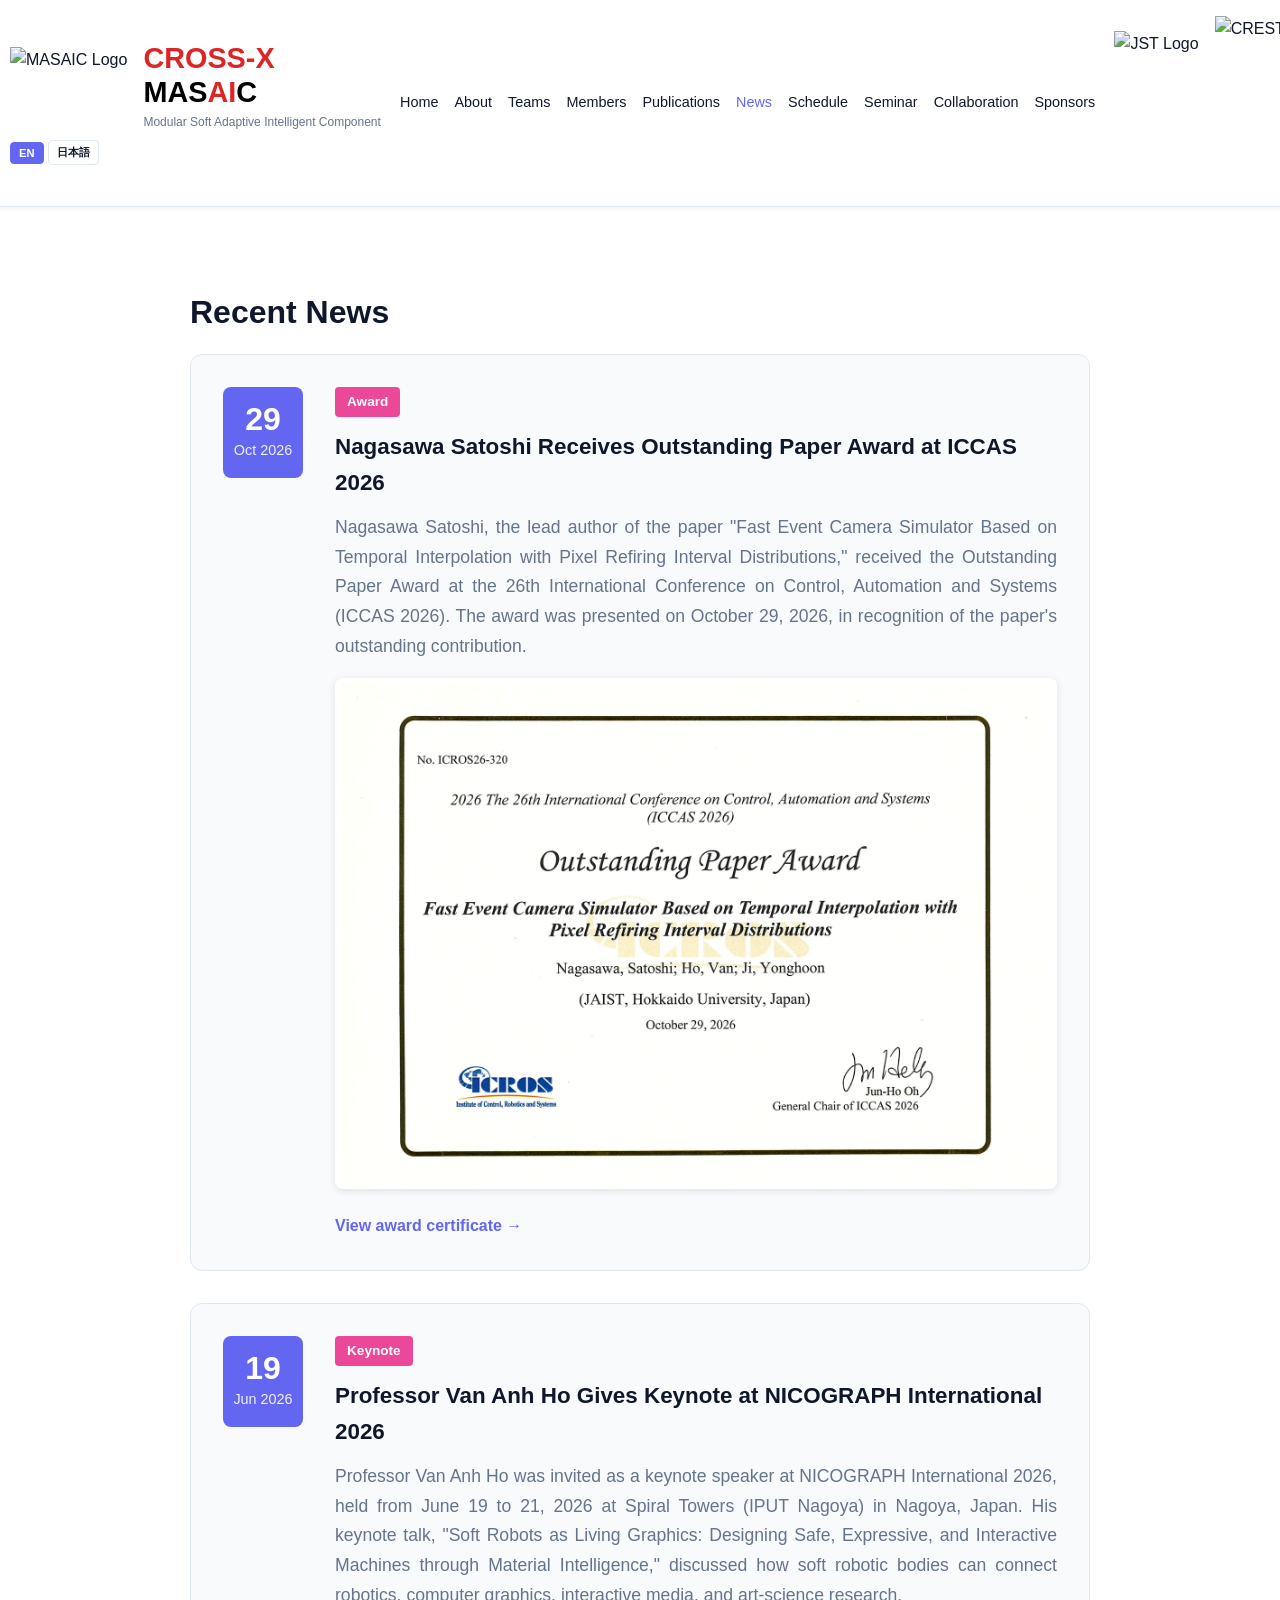
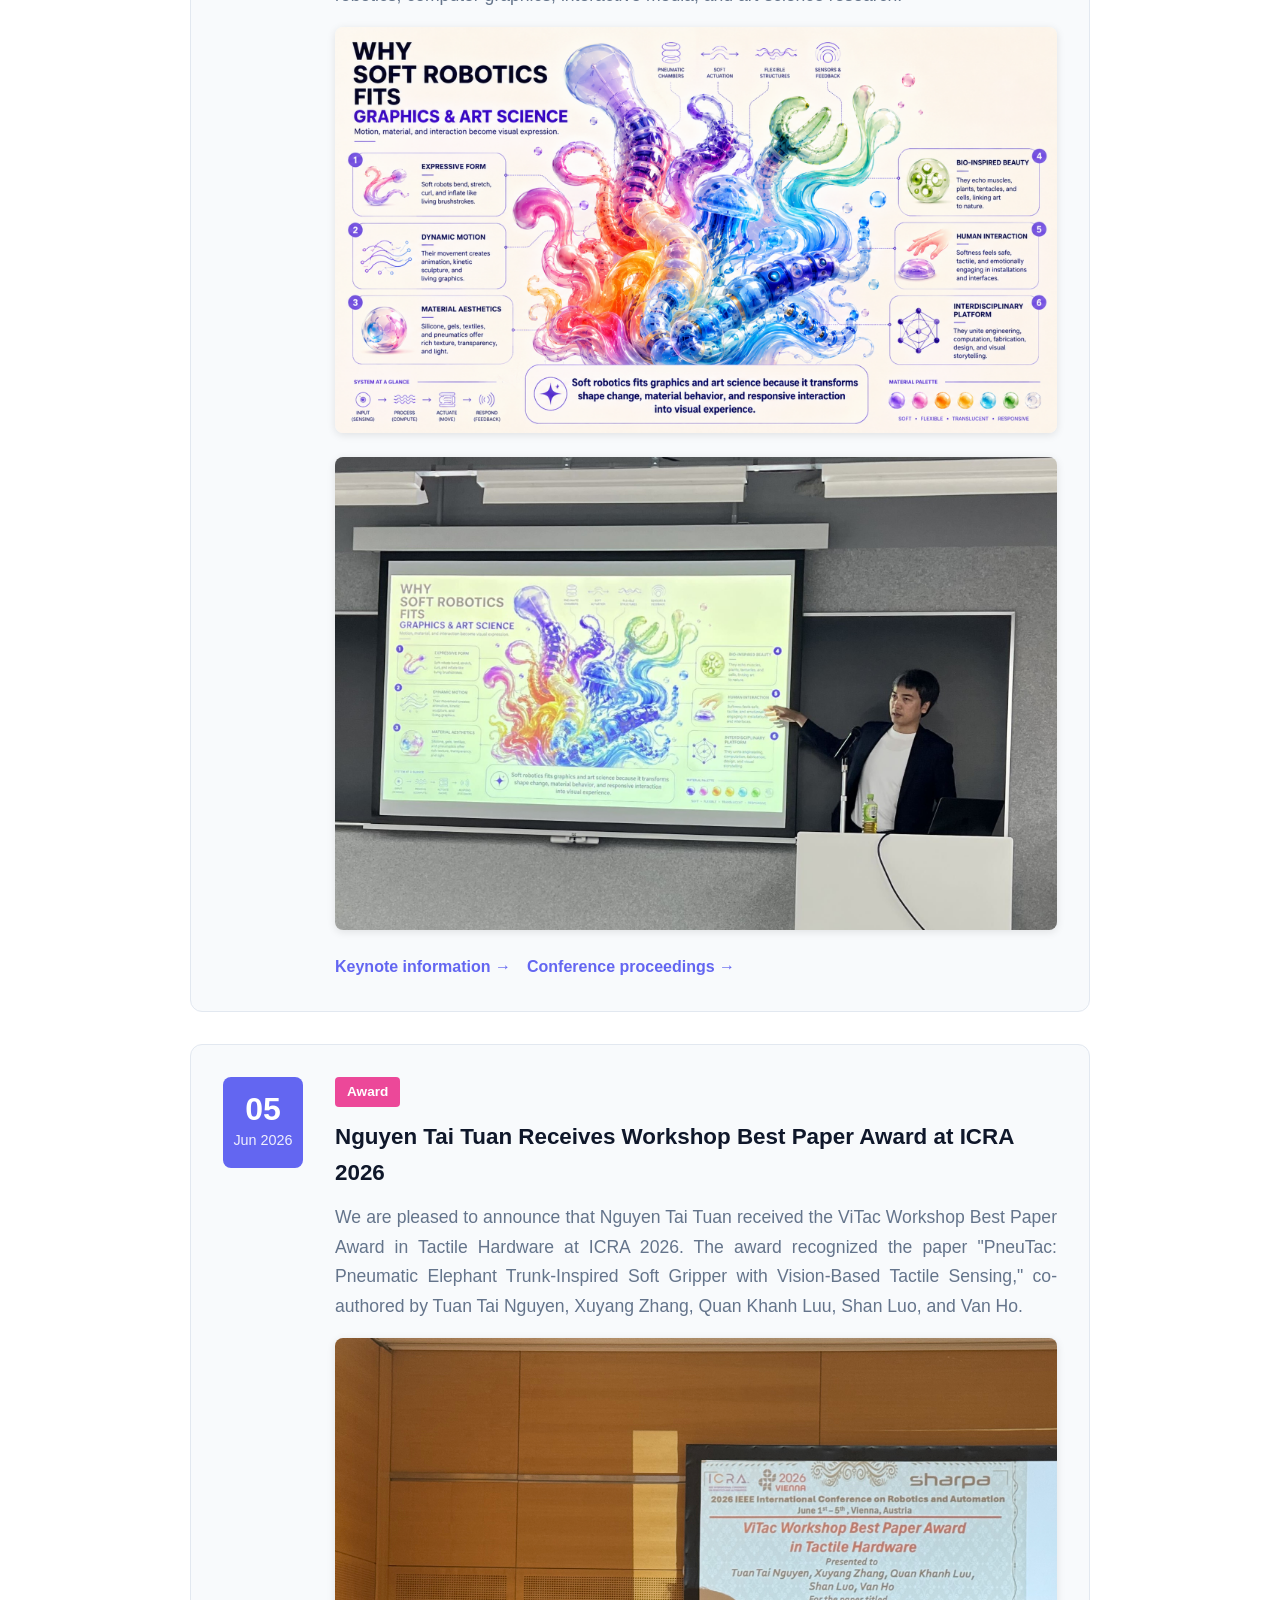
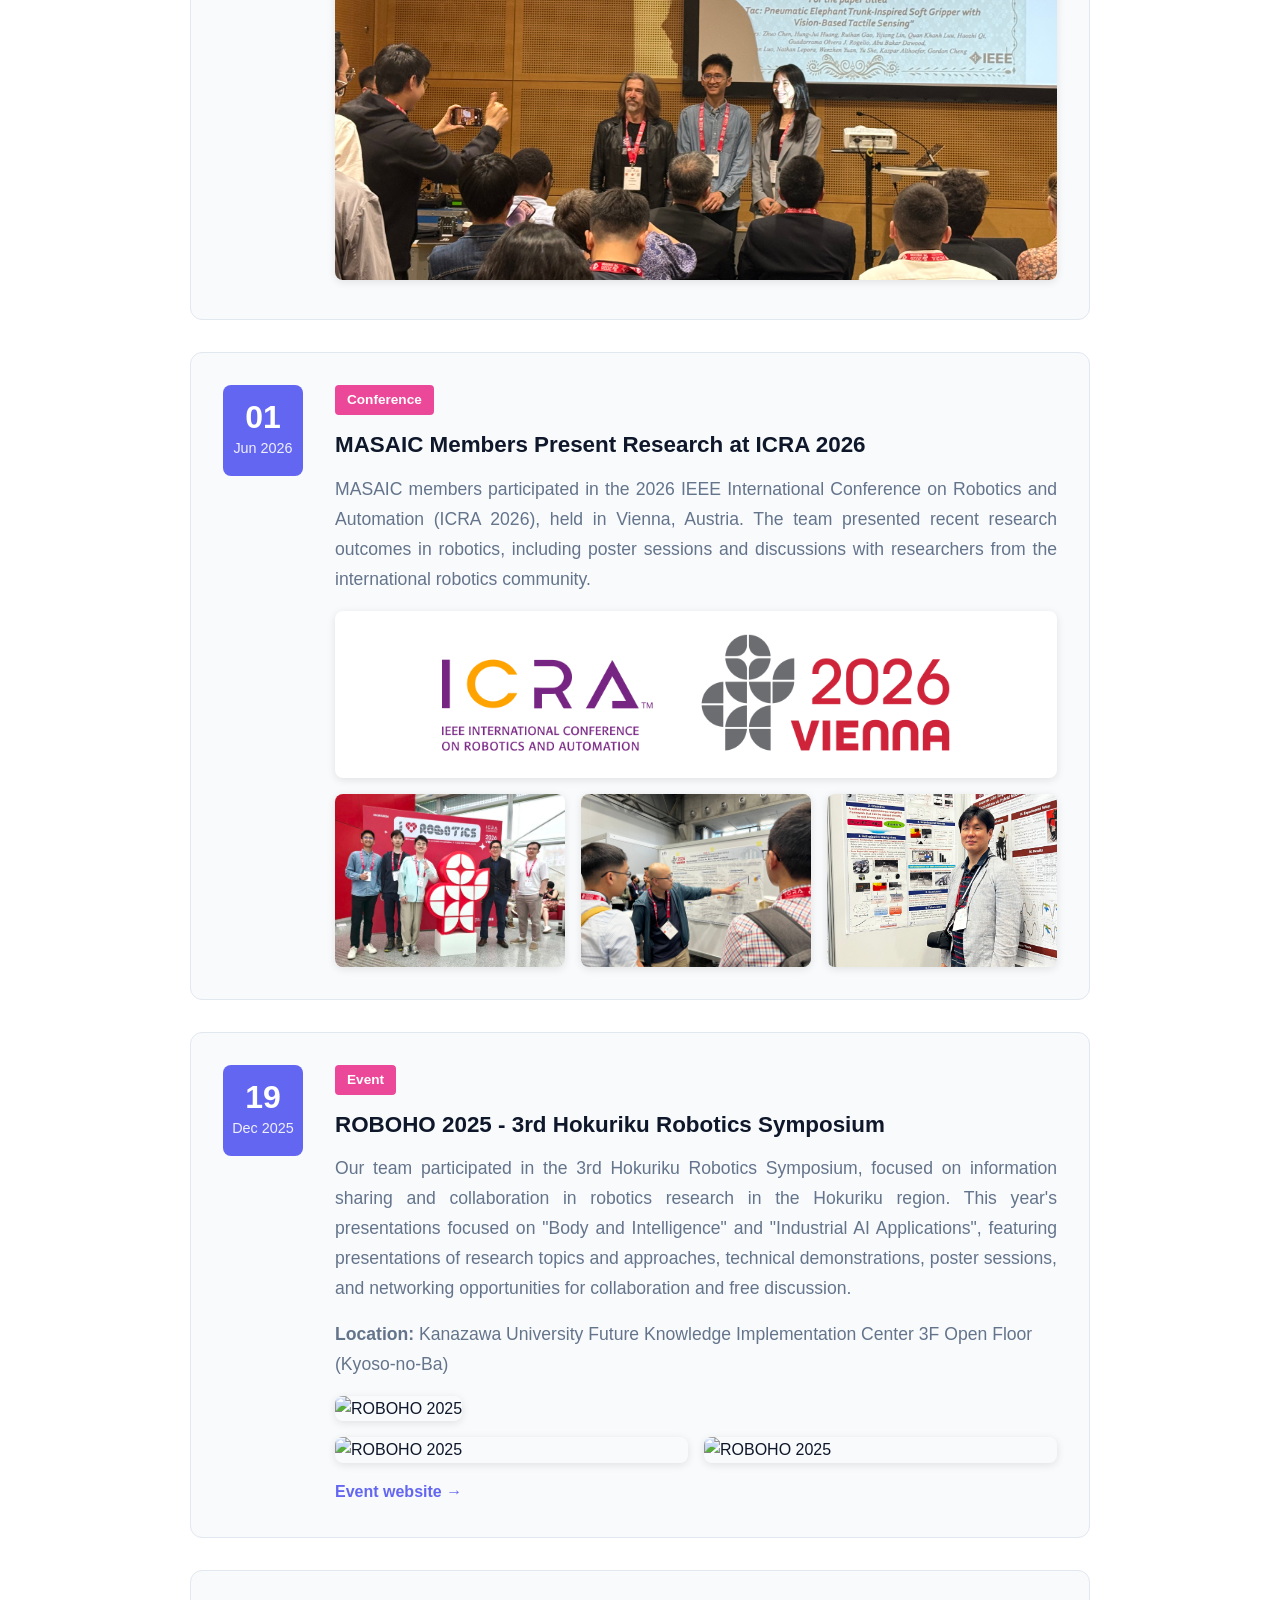
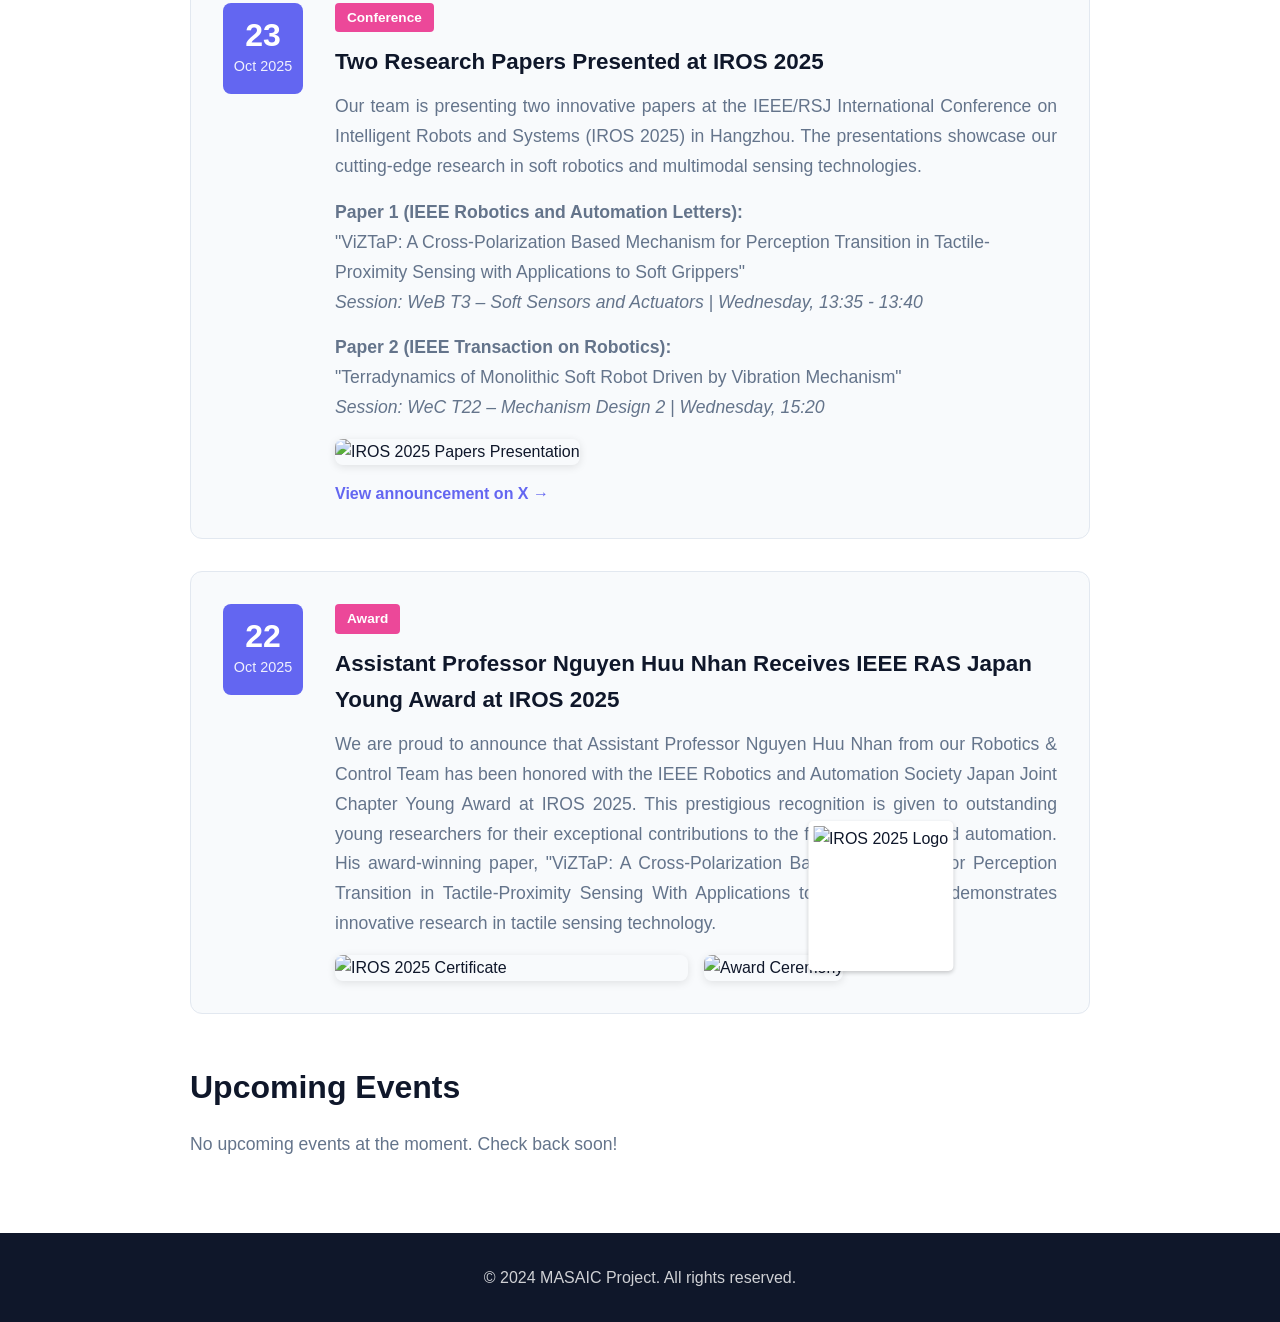
==== commit 1eb1fdcb: "Add ICCAS 2026 outstanding paper award news" ====
--- a/news.html
+++ b/news.html
@@ -93,6 +93,23 @@
                     <div class="news-grid">
                         <div class="news-item">
                             <div class="news-date">
+                                <span class="date-day">29</span>
+                                <span class="date-month">Oct 2026</span>
+                            </div>
+                            <div class="news-content">
+                                <span class="news-category">Award</span>
+                                <h3>Nagasawa Satoshi Receives Outstanding Paper Award at ICCAS 2026</h3>
+                                <p style="text-align: justify;">
+                                    Nagasawa Satoshi, the lead author of the paper "Fast Event Camera Simulator Based on Temporal Interpolation with Pixel Refiring Interval Distributions," received the Outstanding Paper Award at the 26th International Conference on Control, Automation and Systems (ICCAS 2026). The award was presented on October 29, 2026, in recognition of the paper's outstanding contribution.
+                                </p>
+                                <div style="margin-top: 1rem;">
+                                    <img src="news/ICCAS2026/award-certificate.webp" alt="Outstanding Paper Award certificate presented at ICCAS 2026" style="width: 100%; height: auto; border-radius: 8px; box-shadow: 0 2px 8px rgba(0,0,0,0.1);">
+                                </div>
+                                <a href="news/ICCAS2026/20261102100023-0001.pdf" class="read-more" target="_blank" style="margin-top: 1rem; display: inline-block;">View award certificate →</a>
+                            </div>
+                        </div>
+                        <div class="news-item">
+                            <div class="news-date">
                                 <span class="date-day">19</span>
                                 <span class="date-month">Jun 2026</span>
                             </div>
@@ -245,6 +262,23 @@
                     <div class="news-grid">
                         <div class="news-item">
                             <div class="news-date">
+                                <span class="date-day">29</span>
+                                <span class="date-month">10月 2026</span>
+                            </div>
+                            <div class="news-content">
+                                <span class="news-category">受賞</span>
+                                <h3>Nagasawa SatoshiがICCAS 2026でOutstanding Paper Awardを受賞</h3>
+                                <p style="text-align: justify;">
+                                    論文「Fast Event Camera Simulator Based on Temporal Interpolation with Pixel Refiring Interval Distributions」の筆頭著者であるNagasawa Satoshiが、第26回International Conference on Control, Automation and Systems（ICCAS 2026）においてOutstanding Paper Awardを受賞しました。本賞は、同論文の優れた研究貢献を称え、2026年10月29日に授与されたものです。
+                                </p>
+                                <div style="margin-top: 1rem;">
+                                    <img src="news/ICCAS2026/award-certificate.webp" alt="Outstanding Paper Award certificate presented at ICCAS 2026" style="width: 100%; height: auto; border-radius: 8px; box-shadow: 0 2px 8px rgba(0,0,0,0.1);">
+                                </div>
+                                <a href="news/ICCAS2026/20261102100023-0001.pdf" class="read-more" target="_blank" style="margin-top: 1rem; display: inline-block;">受賞証明書を見る →</a>
+                            </div>
+                        </div>
+                        <div class="news-item">
+                            <div class="news-date">
                                 <span class="date-day">19</span>
                                 <span class="date-month">6月 2026</span>
                             </div>
